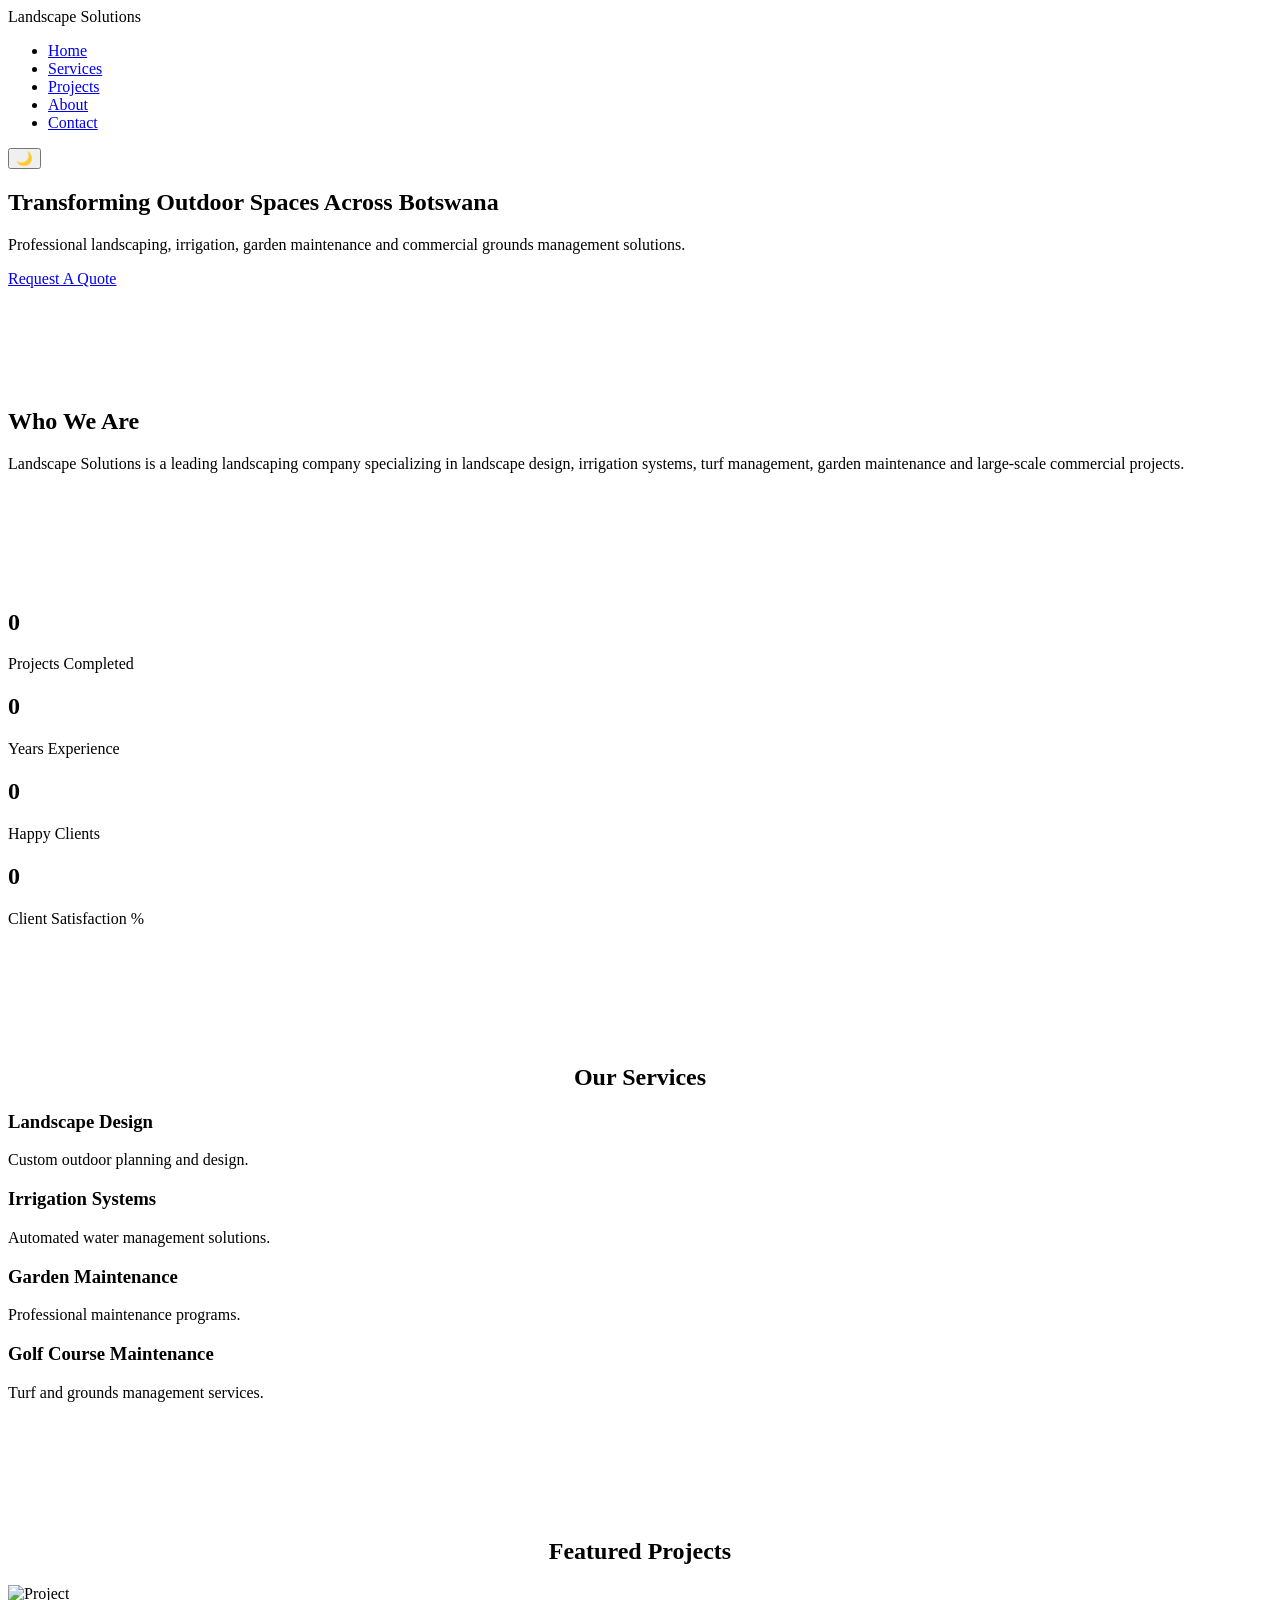
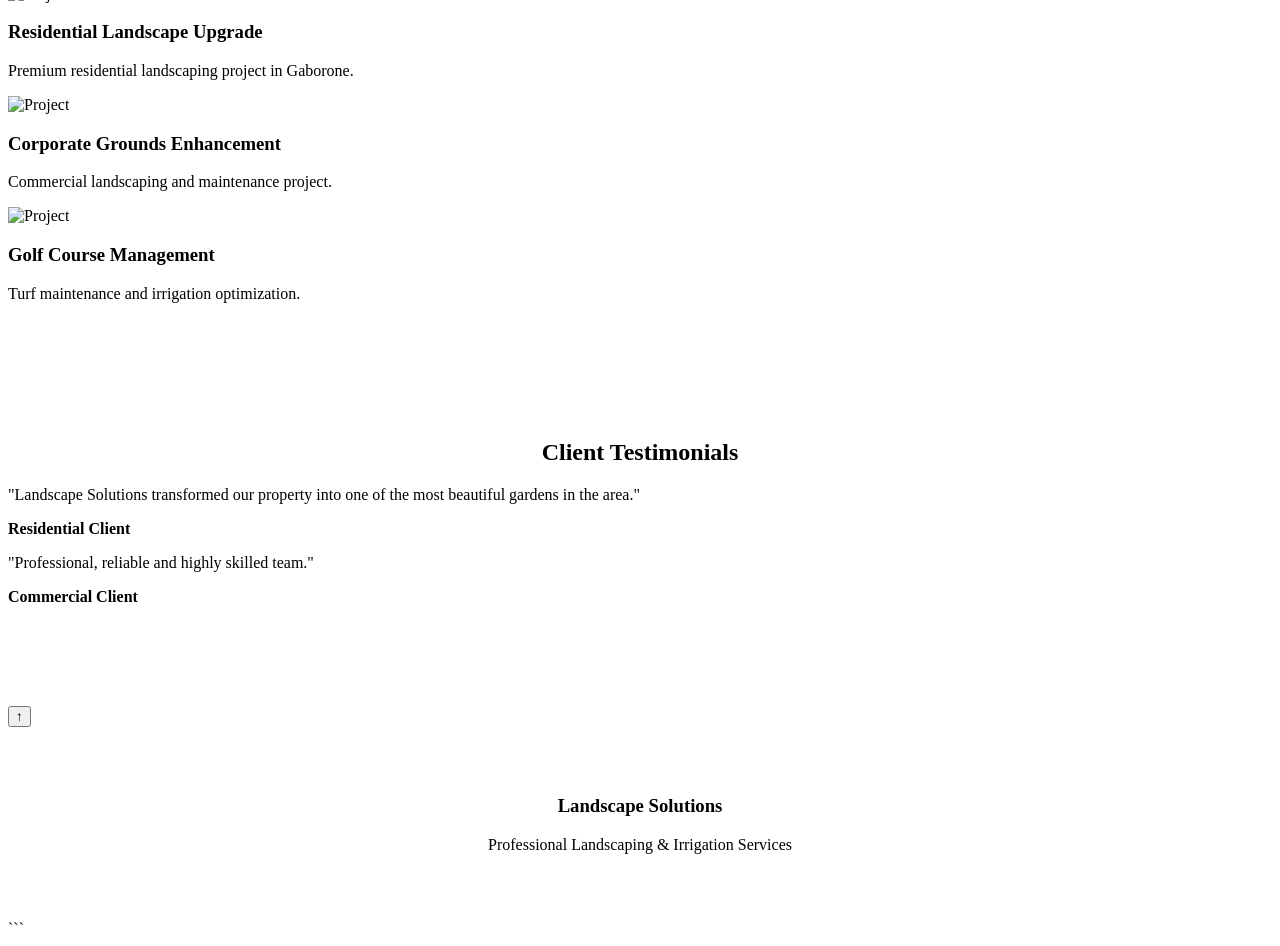
==== index.html @ 5967f2b4 "Add files via upload" ====
<!DOCTYPE html>
<html lang="en">

<head>
    <meta charset="UTF-8">
    <meta name="viewport" content="width=device-width, initial-scale=1.0">

<title>Landscape Solutions | Transforming Outdoor Spaces</title>

<link rel="stylesheet" href="css/style.css">


</head>

<body>
<!-- SCROLL PROGRESS BAR -->
<div id="progressBar"></div>

<!-- NAVBAR -->

<nav class="navbar">

    <div class="logo">
        Landscape Solutions
    </div>

    <ul class="nav-links">

        <li><a href="index.html">Home</a></li>

        <li><a href="services.html">Services</a></li>

        <li><a href="projects.html">Projects</a></li>

        <li><a href="about.html">About</a></li>

        <li><a href="contact.html">Contact</a></li>

    </ul>

    <button id="darkModeToggle" class="btn">
        🌙
    </button>

</nav>

<!-- HERO -->

<section class="hero">

    <div class="hero-content reveal">

        <h1>
            Transforming Outdoor Spaces Across Botswana
        </h1>

        <p>
            Professional landscaping, irrigation,
            garden maintenance and commercial
            grounds management solutions.
        </p>

        <a href="contact.html" class="btn">
            Request A Quote
        </a>

    </div>

</section>

<!-- ABOUT -->

<section class="container reveal" style="padding:100px 0;">

    <h2>Who We Are</h2>

    <p>
        Landscape Solutions is a leading
        landscaping company specializing in
        landscape design, irrigation systems,
        turf management, garden maintenance
        and large-scale commercial projects.
    </p>

</section>

<!-- STATS -->

<section class="stats container reveal">

    <div class="stat">

        <h2 class="counter" data-target="250">
            0
        </h2>

        <p>
            Projects Completed
        </p>

    </div>

    <div class="stat">

        <h2 class="counter" data-target="15">
            0
        </h2>

        <p>
            Years Experience
        </p>

    </div>

    <div class="stat">

        <h2 class="counter" data-target="150">
            0
        </h2>

        <p>
            Happy Clients
        </p>

    </div>

    <div class="stat">

        <h2 class="counter" data-target="98">
            0
        </h2>

        <p>
            Client Satisfaction %
        </p>

    </div>

</section>

<!-- SERVICES -->

<section class="container reveal" style="padding:100px 0;">

    <h2 style="text-align:center;">
        Our Services
    </h2>

    <div class="services-grid">

        <div class="service-card">
            <h3>Landscape Design</h3>
            <p>Custom outdoor planning and design.</p>
        </div>

        <div class="service-card">
            <h3>Irrigation Systems</h3>
            <p>Automated water management solutions.</p>
        </div>

        <div class="service-card">
            <h3>Garden Maintenance</h3>
            <p>Professional maintenance programs.</p>
        </div>

        <div class="service-card">
            <h3>Golf Course Maintenance</h3>
            <p>Turf and grounds management services.</p>
        </div>

    </div>

</section>

<!-- PROJECTS -->

<section class="container reveal" style="padding-bottom:100px;">

    <h2 style="text-align:center;">
        Featured Projects
    </h2>

    <div class="project-gallery">

        <div class="project-card"
             data-category="residential">

            <img src="images/project1.jpg"
                 alt="Project"
                 class="lightbox-image">

            <div class="project-content">

                <h3>
                    Residential Landscape Upgrade
                </h3>

                <p>
                    Premium residential landscaping
                    project in Gaborone.
                </p>

            </div>

        </div>

        <div class="project-card"
             data-category="commercial">

            <img src="images/project2.jpg"
                 alt="Project"
                 class="lightbox-image">

            <div class="project-content">

                <h3>
                    Corporate Grounds Enhancement
                </h3>

                <p>
                    Commercial landscaping and
                    maintenance project.
                </p>

            </div>

        </div>

        <div class="project-card"
             data-category="golf">

            <img src="images/project3.jpg"
                 alt="Project"
                 class="lightbox-image">

            <div class="project-content">

                <h3>
                    Golf Course Management
                </h3>

                <p>
                    Turf maintenance and irrigation
                    optimization.
                </p>

            </div>

        </div>

    </div>

</section>

<!-- TESTIMONIALS -->

<section class="container reveal" style="padding-bottom:100px;">

    <h2 style="text-align:center;">
        Client Testimonials
    </h2>

    <div class="testimonial">

        <p>
            "Landscape Solutions transformed
            our property into one of the most
            beautiful gardens in the area."
        </p>

        <strong>
            Residential Client
        </strong>

    </div>

    <div class="testimonial">

        <p>
            "Professional, reliable and
            highly skilled team."
        </p>

        <strong>
            Commercial Client
        </strong>

    </div>

</section>
<!-- LIGHTBOX -->

<div id="lightbox"
     style="display:none;
            position:fixed;
            top:0;
            left:0;
            width:100%;
            height:100%;
            background:rgba(0,0,0,.9);
            justify-content:center;
            align-items:center;
            z-index:9999;">

    <span id="closeLightbox"
          style="position:absolute;
                 top:30px;
                 right:40px;
                 font-size:40px;
                 color:white;
                 cursor:pointer;">

        ×

    </span>

    <img id="lightboxImg"
         style="max-width:90%;
                max-height:90%;">

</div>

<!-- BACK TO TOP -->

<button id="backToTop">
    ↑
</button>

<!-- FOOTER -->

<footer style="text-align:center;padding:50px;">

    <h3>Landscape Solutions</h3>

    <p>
        Professional Landscaping &
        Irrigation Services
    </p>

</footer>

<script src="js/script.js"></script>
```

</body>
</html>
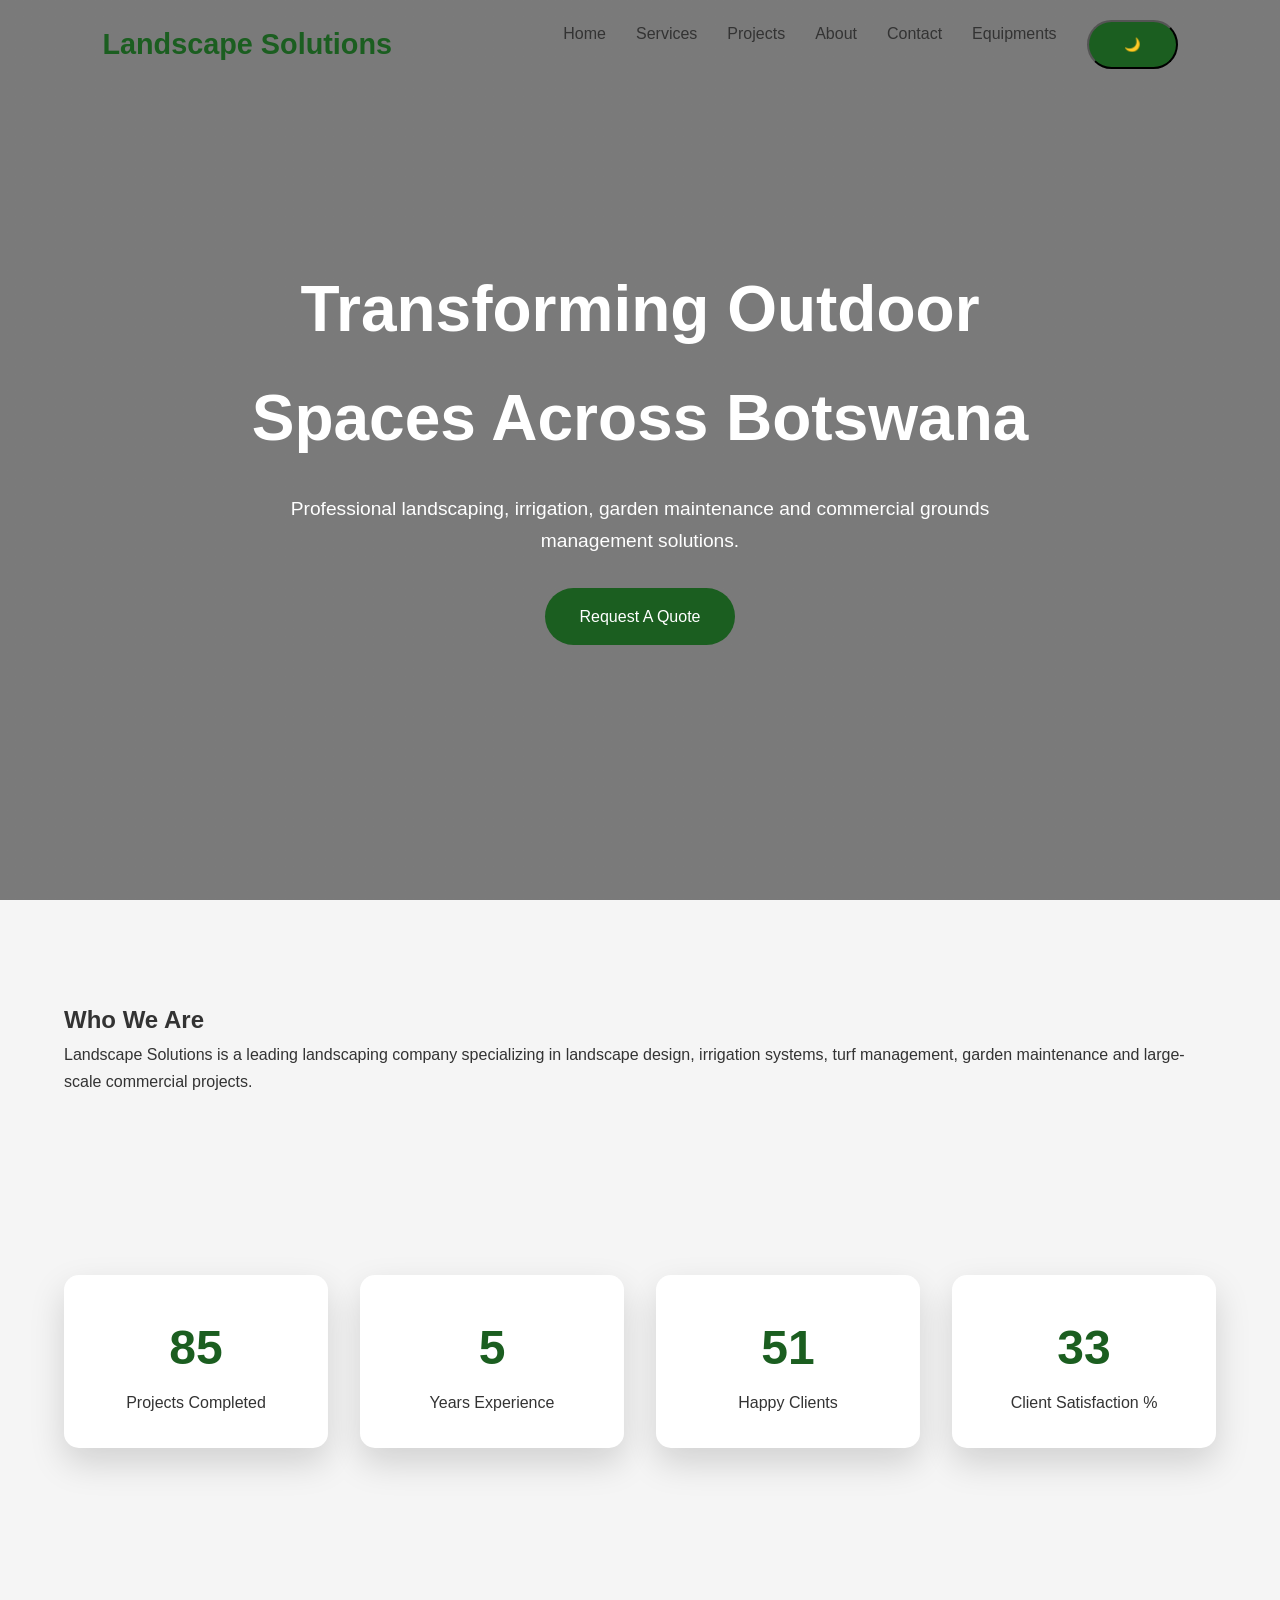
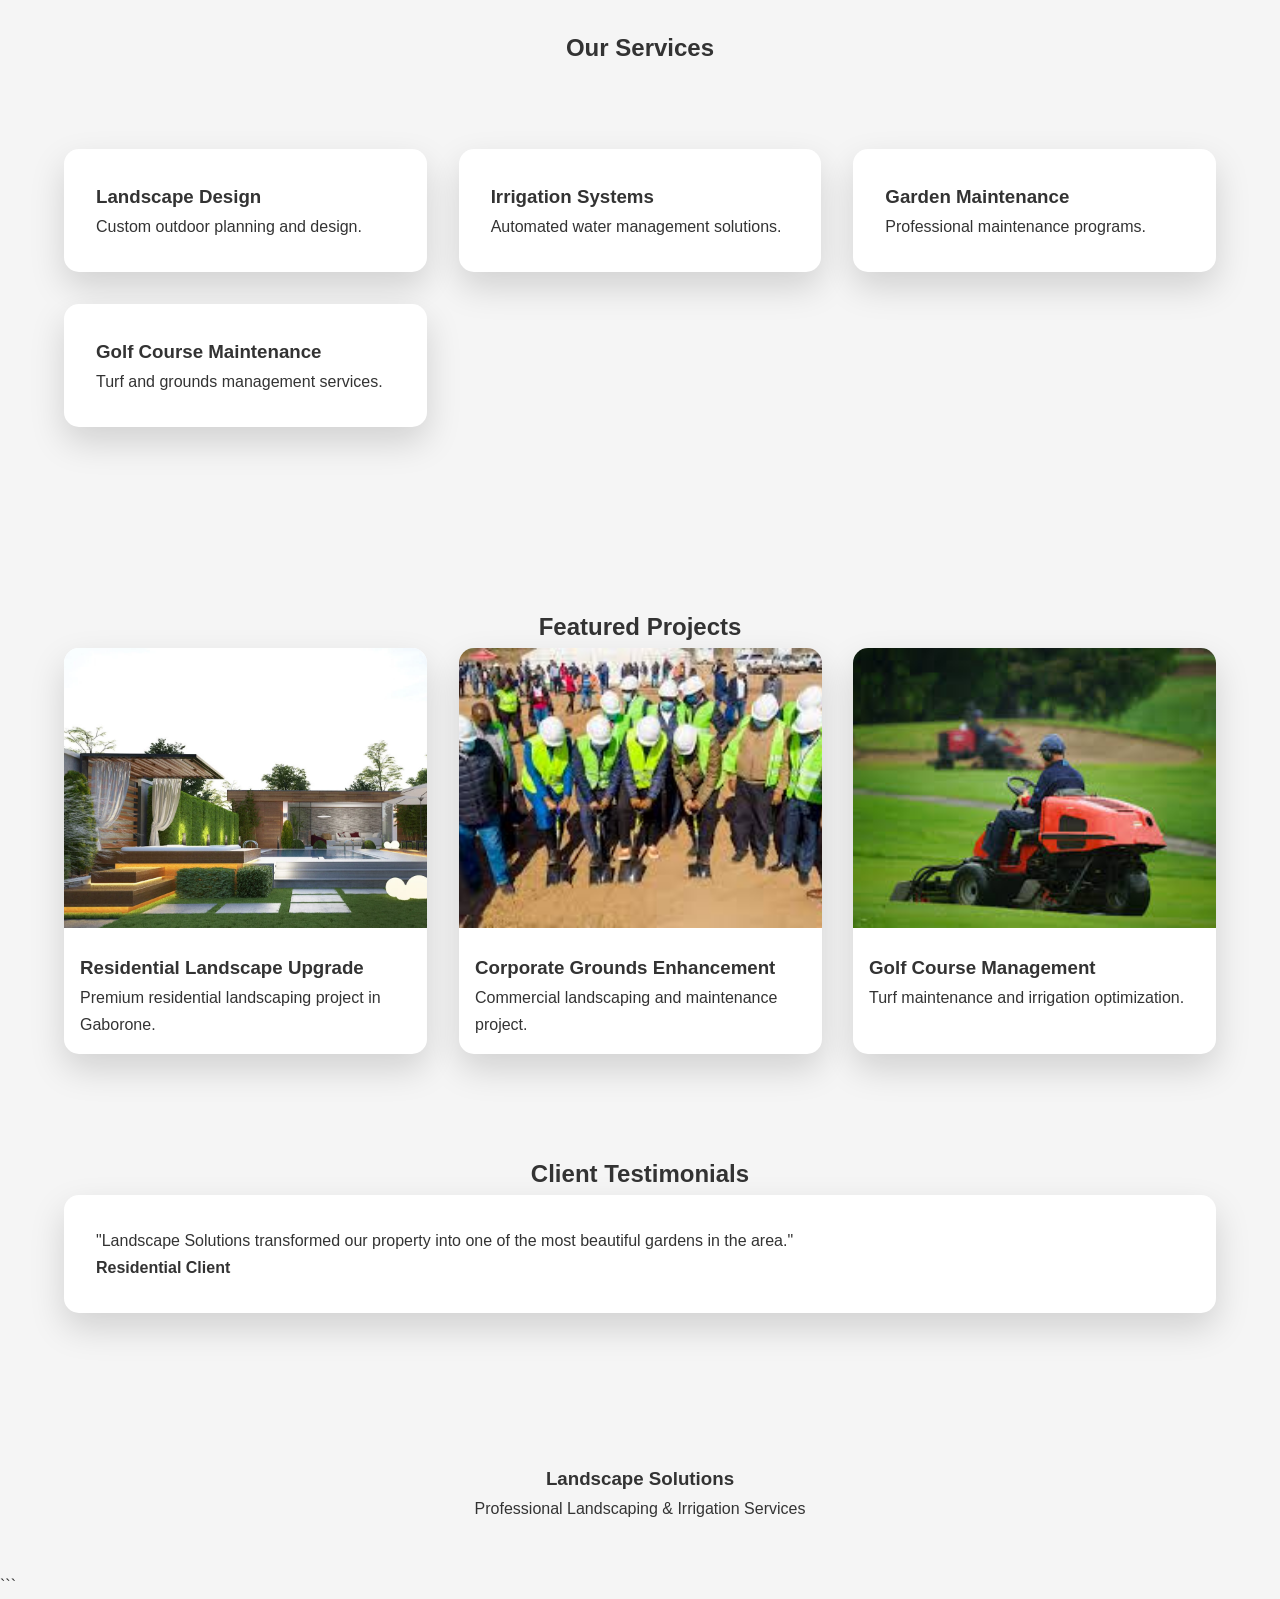
==== commit 275217ae: "Update navbar to include Equipments link Added 'Equipments' link to the navbar." ====
--- a/index.html
+++ b/index.html
@@ -36,7 +36,9 @@
 
         <li><a href="contact.html">Contact</a></li>
 
-    </ul>
+        <li><a href="equipments.html">Equipments</a></li>
+
+    
 
     <button id="darkModeToggle" class="btn">
         🌙
--- a/css/style.css
+++ b/css/style.css
@@ -0,0 +1,650 @@
+/* =====================================
+   LANDSCAPE SOLUTIONS
+   PROFESSIONAL STYLESHEET
+===================================== */
+
+/* GOOGLE FONT */
+
+@import url('https://fonts.googleapis.com/css2?family=Poppins:wght@300;400;500;600;700;800&display=swap');
+
+/* =====================================
+   CSS VARIABLES
+===================================== */
+
+:root{
+
+    --primary:#1B5E20;
+    --primary-light:#2E7D32;
+
+    --secondary:#66BB6A;
+
+    --accent:#81C784;
+
+    --dark:#121212;
+
+    --dark-secondary:#1f1f1f;
+
+    --light:#ffffff;
+
+    --gray:#f5f5f5;
+
+    --text:#333333;
+
+    --shadow:
+    0 15px 35px rgba(0,0,0,0.15);
+
+    --transition:all .35s ease;
+
+    --radius:15px;
+
+}
+
+/* DARK MODE */
+
+.dark-mode{
+
+    --light:#121212;
+
+    --gray:#1a1a1a;
+
+    --text:#ffffff;
+
+    --dark:#ffffff;
+
+}
+
+/* =====================================
+   RESET
+===================================== */
+
+*{
+    margin:0;
+    padding:0;
+    box-sizing:border-box;
+}
+
+html{
+    scroll-behavior:smooth;
+}
+
+body{
+
+    font-family:'Poppins',sans-serif;
+
+    background:var(--gray);
+
+    color:var(--text);
+
+    overflow-x:hidden;
+
+    line-height:1.7;
+
+}
+
+/* =====================================
+   CONTAINER
+===================================== */
+
+.container{
+
+    width:min(1200px,90%);
+
+    margin:auto;
+
+}
+
+/* =====================================
+   SCROLL PROGRESS BAR
+===================================== */
+
+#progressBar{
+
+    position:fixed;
+
+    top:0;
+    left:0;
+
+    height:5px;
+
+    width:0;
+
+    background:var(--secondary);
+
+    z-index:9999;
+
+}
+
+/* =====================================
+   NAVBAR
+===================================== */
+
+.navbar{
+
+    position:fixed;
+
+    top:0;
+
+    width:100%;
+
+    z-index:1000;
+
+    display:flex;
+
+    justify-content:space-between;
+
+    align-items:center;
+
+    padding:20px 8%;
+
+    transition:var(--transition);
+
+}
+
+.navbar.scrolled{
+
+    background:rgba(255,255,255,.9);
+
+    backdrop-filter:blur(10px);
+
+    box-shadow:var(--shadow);
+
+}
+
+.logo{
+
+    font-size:1.8rem;
+
+    font-weight:700;
+
+    color:var(--primary);
+
+}
+
+.nav-links{
+
+    display:flex;
+
+    list-style:none;
+
+    gap:30px;
+
+}
+
+.nav-links a{
+
+    text-decoration:none;
+
+    color:var(--text);
+
+    font-weight:500;
+
+    transition:var(--transition);
+
+}
+
+.nav-links a:hover{
+
+    color:var(--secondary);
+
+}
+
+/* =====================================
+   HERO SECTION
+===================================== */
+
+.hero{
+
+    min-height:100vh;
+
+    display:flex;
+
+    justify-content:center;
+
+    align-items:center;
+
+    text-align:center;
+
+    background:
+    linear-gradient(
+    rgba(0,0,0,.5),
+    rgba(0,0,0,.5)),
+    url("../images/hero.jpg");
+
+    background-size:cover;
+
+    background-position:center;
+
+    color:white;
+
+}
+
+.hero-content{
+
+    max-width:800px;
+
+}
+
+.hero h1{
+
+    font-size:4rem;
+
+    margin-bottom:20px;
+
+}
+
+.hero p{
+
+    font-size:1.2rem;
+
+    margin-bottom:30px;
+
+}
+
+/* =====================================
+   BUTTONS
+===================================== */
+
+.btn{
+
+    display:inline-block;
+
+    padding:15px 35px;
+
+    background:var(--primary);
+
+    color:white;
+
+    text-decoration:none;
+
+    border-radius:50px;
+
+    transition:var(--transition);
+
+}
+
+.btn:hover{
+
+    background:var(--primary-light);
+
+    transform:translateY(-5px);
+
+}
+
+/* =====================================
+   SERVICES GRID
+===================================== */
+
+.services-grid{
+
+    display:grid;
+
+    grid-template-columns:
+    repeat(auto-fit,minmax(300px,1fr));
+
+    gap:2rem;
+
+    padding:80px 0;
+
+}
+
+.service-card{
+
+    background:white;
+
+    border-radius:var(--radius);
+
+    padding:2rem;
+
+    box-shadow:var(--shadow);
+
+    transition:var(--transition);
+
+}
+
+.service-card:hover{
+
+    transform:translateY(-15px);
+
+}
+
+/* =====================================
+   PROJECT GALLERY
+===================================== */
+
+.project-gallery{
+
+    display:grid;
+
+    grid-template-columns:
+    repeat(auto-fit,minmax(350px,1fr));
+
+    gap:2rem;
+
+}
+
+/* 3D EFFECT */
+
+.project-card{
+
+    background:white;
+
+    overflow:hidden;
+
+    border-radius:var(--radius);
+
+    box-shadow:var(--shadow);
+
+    transition:.5s;
+
+    transform-style:preserve-3d;
+
+}
+
+.project-card:hover{
+
+    transform:
+    perspective(1200px)
+    rotateX(5deg)
+    rotateY(-5deg)
+    translateY(-10px);
+
+}
+
+.project-card img{
+
+    width:100%;
+
+    height:280px;
+
+    object-fit:cover;
+
+    transition:.5s;
+
+}
+
+.project-card:hover img{
+
+    transform:scale(1.08);
+
+}
+
+.project-content{
+
+    padding:1.5rem;
+
+}
+
+/* =====================================
+   STATS
+===================================== */
+
+.stats{
+
+    display:grid;
+
+    grid-template-columns:
+    repeat(auto-fit,minmax(220px,1fr));
+
+    gap:2rem;
+
+    text-align:center;
+
+    padding:80px 0;
+
+}
+
+.stat{
+
+    background:white;
+
+    border-radius:var(--radius);
+
+    padding:2rem;
+
+    box-shadow:var(--shadow);
+
+}
+
+.stat h2{
+
+    color:var(--primary);
+
+    font-size:3rem;
+
+}
+
+/* =====================================
+   TESTIMONIALS
+===================================== */
+
+.testimonial{
+
+    background:white;
+
+    padding:2rem;
+
+    border-radius:var(--radius);
+
+    box-shadow:var(--shadow);
+
+}
+
+/* =====================================
+   CONTACT FORM
+===================================== */
+
+.contact-form{
+
+    max-width:700px;
+
+    margin:auto;
+
+}
+
+.form-group{
+
+    margin-bottom:20px;
+
+}
+
+input,
+textarea{
+
+    width:100%;
+
+    padding:15px;
+
+    border:2px solid #ddd;
+
+    border-radius:10px;
+
+    outline:none;
+
+    transition:var(--transition);
+
+}
+
+input:focus,
+textarea:focus{
+
+    border-color:var(--secondary);
+
+}
+
+/* VALID */
+
+.valid{
+
+    border-color:#28a745 !important;
+
+}
+
+/* INVALID */
+
+.invalid{
+
+    border-color:#dc3545 !important;
+
+}
+
+/* ERROR MESSAGE */
+
+.error-message{
+
+    color:#dc3545;
+
+    font-size:.9rem;
+
+    margin-top:5px;
+
+}
+
+/* =====================================
+   REVEAL ANIMATION
+===================================== */
+
+.reveal{
+
+    opacity:0;
+
+    transform:translateY(50px);
+
+}
+
+.reveal.active{
+
+    animation:fadeUp .8s forwards;
+
+}
+
+@keyframes fadeUp{
+
+    from{
+
+        opacity:0;
+
+        transform:translateY(50px);
+
+    }
+
+    to{
+
+        opacity:1;
+
+        transform:translateY(0);
+
+    }
+
+}
+
+/* =====================================
+   LOADING SPINNER
+===================================== */
+
+.spinner{
+
+    width:40px;
+
+    height:40px;
+
+    border:4px solid #ddd;
+
+    border-top:4px solid var(--primary);
+
+    border-radius:50%;
+
+    animation:spin 1s linear infinite;
+
+}
+
+@keyframes spin{
+
+    to{
+        transform:rotate(360deg);
+    }
+
+}
+
+/* =====================================
+   BACK TO TOP BUTTON
+===================================== */
+
+#backToTop{
+
+    position:fixed;
+
+    right:20px;
+
+    bottom:20px;
+
+    width:55px;
+
+    height:55px;
+
+    border:none;
+
+    border-radius:50%;
+
+    background:var(--primary);
+
+    color:white;
+
+    cursor:pointer;
+
+    display:none;
+
+    z-index:999;
+
+}
+
+/* =====================================
+   CONTAINER QUERIES
+===================================== */
+
+.project-card{
+
+    container-type:inline-size;
+
+}
+
+@container (max-width:400px){
+
+    .project-content{
+
+        padding:1rem;
+
+    }
+
+}
+
+/* =====================================
+   MOBILE
+===================================== */
+
+@media(max-width:768px){
+
+    .hero h1{
+
+        font-size:2.6rem;
+
+    }
+
+    .nav-links{
+
+        display:none;
+
+    }
+
+    .services-grid{
+
+        grid-template-columns:1fr;
+
+    }
+
+    .project-gallery{
+
+        grid-template-columns:1fr;
+
+    }
+
+}
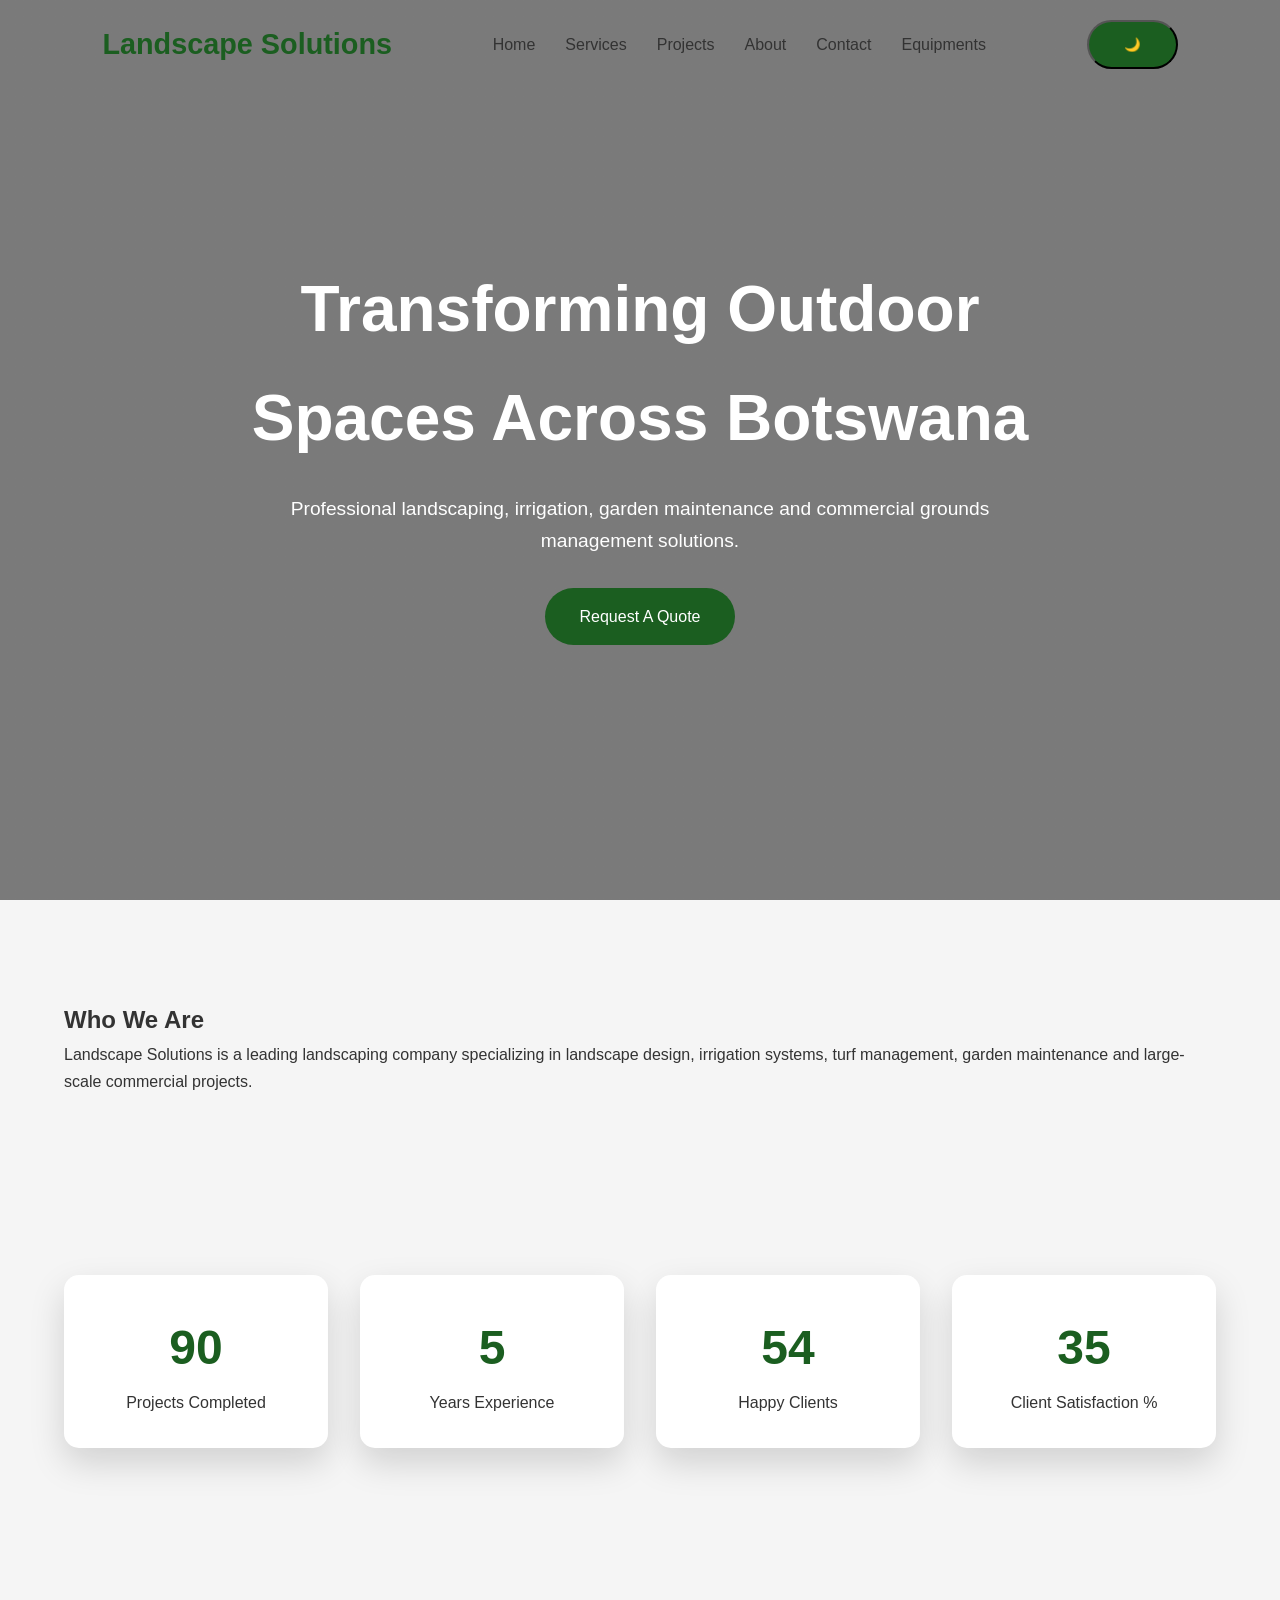
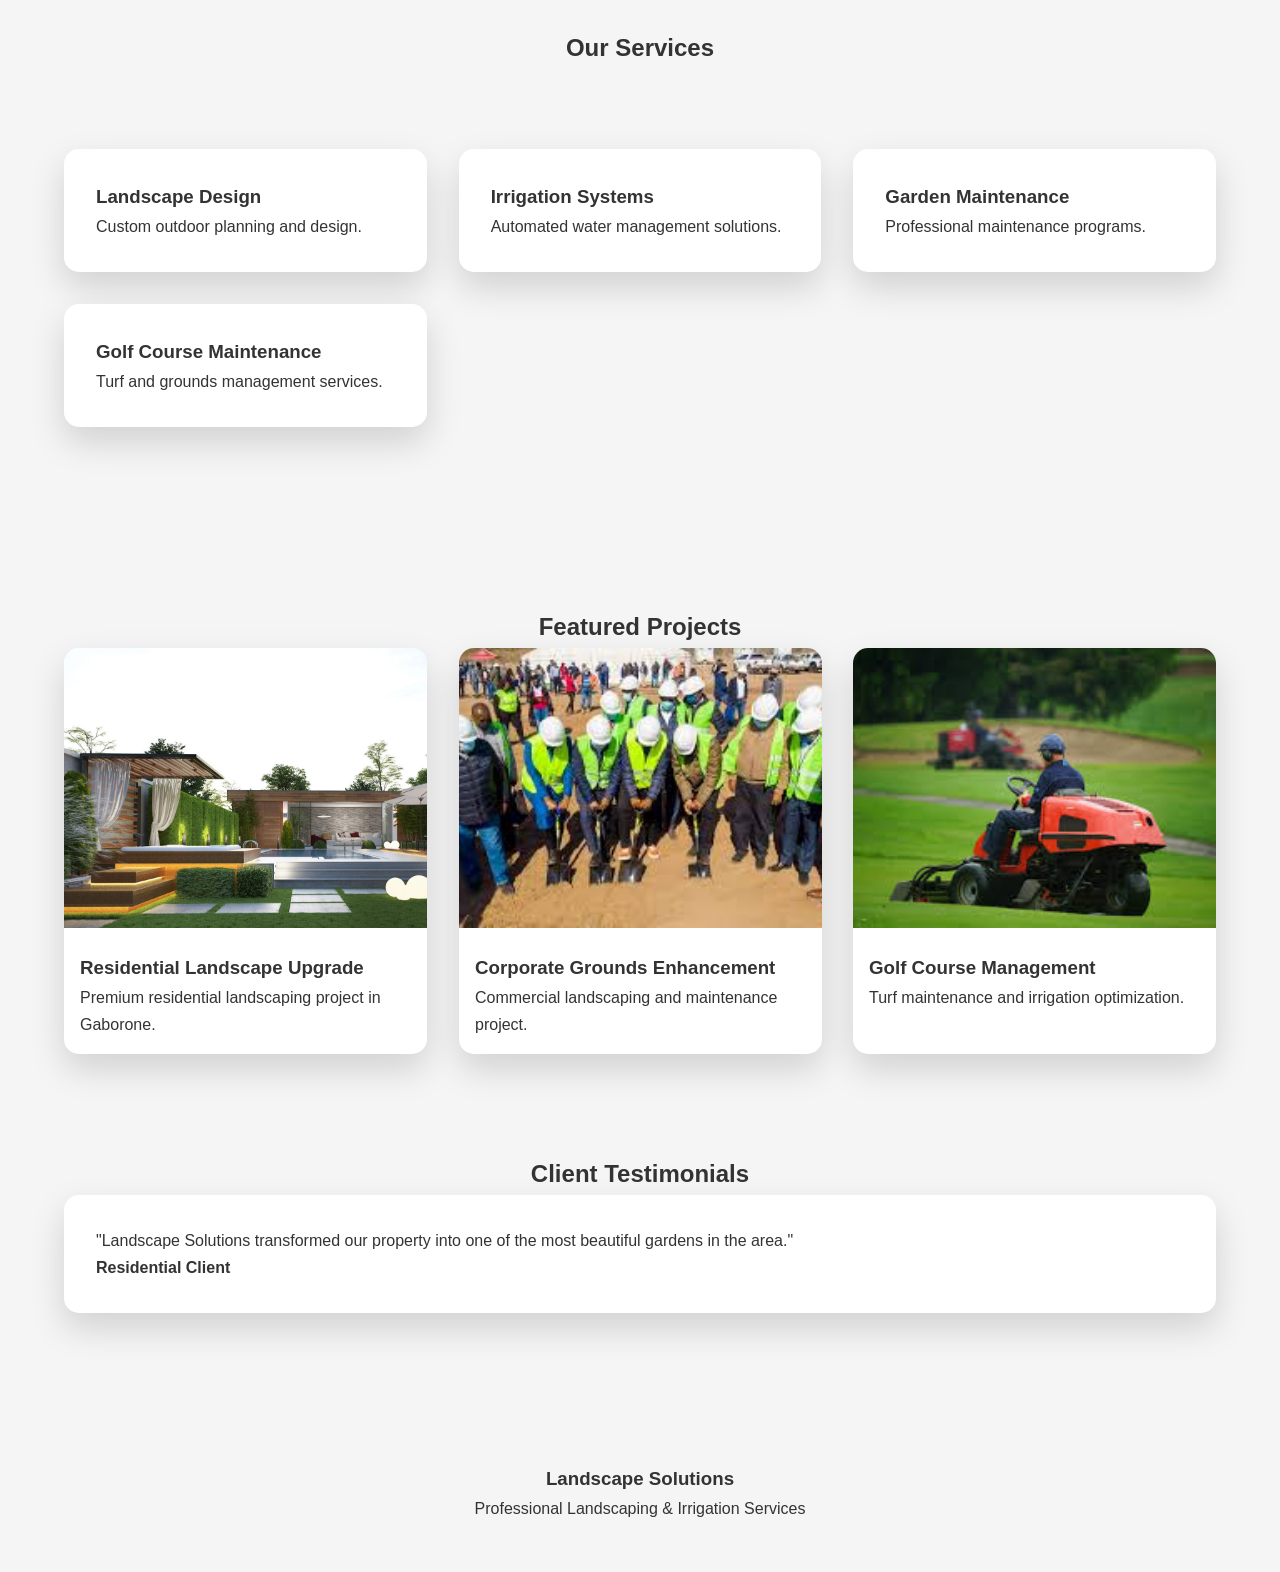
==== commit d9a96e63: "Fix navbar: close ul tag and properly structure nav links including Equipments" ====
--- a/index.html
+++ b/index.html
@@ -1,348 +1,347 @@
-<!DOCTYPE html>
-<html lang="en">
-
-<head>
-    <meta charset="UTF-8">
-    <meta name="viewport" content="width=device-width, initial-scale=1.0">
-
-<title>Landscape Solutions | Transforming Outdoor Spaces</title>
-
-<link rel="stylesheet" href="css/style.css">
-
-
-</head>
-
-<body>
-<!-- SCROLL PROGRESS BAR -->
-<div id="progressBar"></div>
-
-<!-- NAVBAR -->
-
-<nav class="navbar">
-
-    <div class="logo">
-        Landscape Solutions
-    </div>
-
-    <ul class="nav-links">
-
-        <li><a href="index.html">Home</a></li>
-
-        <li><a href="services.html">Services</a></li>
-
-        <li><a href="projects.html">Projects</a></li>
-
-        <li><a href="about.html">About</a></li>
-
-        <li><a href="contact.html">Contact</a></li>
-
-        <li><a href="equipments.html">Equipments</a></li>
-
-    
-
-    <button id="darkModeToggle" class="btn">
-        🌙
-    </button>
-
-</nav>
-
-<!-- HERO -->
-
-<section class="hero">
-
-    <div class="hero-content reveal">
-
-        <h1>
-            Transforming Outdoor Spaces Across Botswana
-        </h1>
-
-        <p>
-            Professional landscaping, irrigation,
-            garden maintenance and commercial
-            grounds management solutions.
-        </p>
-
-        <a href="contact.html" class="btn">
-            Request A Quote
-        </a>
-
-    </div>
-
-</section>
-
-<!-- ABOUT -->
-
-<section class="container reveal" style="padding:100px 0;">
-
-    <h2>Who We Are</h2>
-
-    <p>
-        Landscape Solutions is a leading
-        landscaping company specializing in
-        landscape design, irrigation systems,
-        turf management, garden maintenance
-        and large-scale commercial projects.
-    </p>
-
-</section>
-
-<!-- STATS -->
-
-<section class="stats container reveal">
-
-    <div class="stat">
-
-        <h2 class="counter" data-target="250">
-            0
-        </h2>
-
-        <p>
-            Projects Completed
-        </p>
-
-    </div>
-
-    <div class="stat">
-
-        <h2 class="counter" data-target="15">
-            0
-        </h2>
-
-        <p>
-            Years Experience
-        </p>
-
-    </div>
-
-    <div class="stat">
-
-        <h2 class="counter" data-target="150">
-            0
-        </h2>
-
-        <p>
-            Happy Clients
-        </p>
-
-    </div>
-
-    <div class="stat">
-
-        <h2 class="counter" data-target="98">
-            0
-        </h2>
-
-        <p>
-            Client Satisfaction %
-        </p>
-
-    </div>
-
-</section>
-
-<!-- SERVICES -->
-
-<section class="container reveal" style="padding:100px 0;">
-
-    <h2 style="text-align:center;">
-        Our Services
-    </h2>
-
-    <div class="services-grid">
-
-        <div class="service-card">
-            <h3>Landscape Design</h3>
-            <p>Custom outdoor planning and design.</p>
-        </div>
-
-        <div class="service-card">
-            <h3>Irrigation Systems</h3>
-            <p>Automated water management solutions.</p>
-        </div>
-
-        <div class="service-card">
-            <h3>Garden Maintenance</h3>
-            <p>Professional maintenance programs.</p>
-        </div>
-
-        <div class="service-card">
-            <h3>Golf Course Maintenance</h3>
-            <p>Turf and grounds management services.</p>
-        </div>
-
-    </div>
-
-</section>
-
-<!-- PROJECTS -->
-
-<section class="container reveal" style="padding-bottom:100px;">
-
-    <h2 style="text-align:center;">
-        Featured Projects
-    </h2>
-
-    <div class="project-gallery">
-
-        <div class="project-card"
-             data-category="residential">
-
-            <img src="images/project1.jpg"
-                 alt="Project"
-                 class="lightbox-image">
-
-            <div class="project-content">
-
-                <h3>
-                    Residential Landscape Upgrade
-                </h3>
-
-                <p>
-                    Premium residential landscaping
-                    project in Gaborone.
-                </p>
-
-            </div>
-
-        </div>
-
-        <div class="project-card"
-             data-category="commercial">
-
-            <img src="images/project2.jpg"
-                 alt="Project"
-                 class="lightbox-image">
-
-            <div class="project-content">
-
-                <h3>
-                    Corporate Grounds Enhancement
-                </h3>
-
-                <p>
-                    Commercial landscaping and
-                    maintenance project.
-                </p>
-
-            </div>
-
-        </div>
-
-        <div class="project-card"
-             data-category="golf">
-
-            <img src="images/project3.jpg"
-                 alt="Project"
-                 class="lightbox-image">
-
-            <div class="project-content">
-
-                <h3>
-                    Golf Course Management
-                </h3>
-
-                <p>
-                    Turf maintenance and irrigation
-                    optimization.
-                </p>
-
-            </div>
-
-        </div>
-
-    </div>
-
-</section>
-
-<!-- TESTIMONIALS -->
-
-<section class="container reveal" style="padding-bottom:100px;">
-
-    <h2 style="text-align:center;">
-        Client Testimonials
-    </h2>
-
-    <div class="testimonial">
-
-        <p>
-            "Landscape Solutions transformed
-            our property into one of the most
-            beautiful gardens in the area."
-        </p>
-
-        <strong>
-            Residential Client
-        </strong>
-
-    </div>
-
-    <div class="testimonial">
-
-        <p>
-            "Professional, reliable and
-            highly skilled team."
-        </p>
-
-        <strong>
-            Commercial Client
-        </strong>
-
-    </div>
-
-</section>
-<!-- LIGHTBOX -->
-
-<div id="lightbox"
-     style="display:none;
-            position:fixed;
-            top:0;
-            left:0;
-            width:100%;
-            height:100%;
-            background:rgba(0,0,0,.9);
-            justify-content:center;
-            align-items:center;
-            z-index:9999;">
-
-    <span id="closeLightbox"
-          style="position:absolute;
-                 top:30px;
-                 right:40px;
-                 font-size:40px;
-                 color:white;
-                 cursor:pointer;">
-
-        ×
-
-    </span>
-
-    <img id="lightboxImg"
-         style="max-width:90%;
-                max-height:90%;">
-
-</div>
-
-<!-- BACK TO TOP -->
-
-<button id="backToTop">
-    ↑
-</button>
-
-<!-- FOOTER -->
-
-<footer style="text-align:center;padding:50px;">
-
-    <h3>Landscape Solutions</h3>
-
-    <p>
-        Professional Landscaping &
-        Irrigation Services
-    </p>
-
-</footer>
-
-<script src="js/script.js"></script>
-```
-
-</body>
-</html>
+<!DOCTYPE html>
+<html lang="en">
+
+<head>
+    <meta charset="UTF-8">
+    <meta name="viewport" content="width=device-width, initial-scale=1.0">
+
+<title>Landscape Solutions | Transforming Outdoor Spaces</title>
+
+<link rel="stylesheet" href="css/style.css">
+
+
+</head>
+
+<body>
+<!-- SCROLL PROGRESS BAR -->
+<div id="progressBar"></div>
+
+<!-- NAVBAR -->
+
+<nav class="navbar">
+
+    <div class="logo">
+        Landscape Solutions
+    </div>
+
+    <ul class="nav-links">
+
+        <li><a href="index.html">Home</a></li>
+
+        <li><a href="services.html">Services</a></li>
+
+        <li><a href="projects.html">Projects</a></li>
+
+        <li><a href="about.html">About</a></li>
+
+        <li><a href="contact.html">Contact</a></li>
+
+        <li><a href="equipments.html">Equipments</a></li>
+
+    </ul>
+
+    <button id="darkModeToggle" class="btn">
+        🌙
+    </button>
+
+</nav>
+
+<!-- HERO -->
+
+<section class="hero">
+
+    <div class="hero-content reveal">
+
+        <h1>
+            Transforming Outdoor Spaces Across Botswana
+        </h1>
+
+        <p>
+            Professional landscaping, irrigation,
+            garden maintenance and commercial
+            grounds management solutions.
+        </p>
+
+        <a href="contact.html" class="btn">
+            Request A Quote
+        </a>
+
+    </div>
+
+</section>
+
+<!-- ABOUT -->
+
+<section class="container reveal" style="padding:100px 0;">
+
+    <h2>Who We Are</h2>
+
+    <p>
+        Landscape Solutions is a leading
+        landscaping company specializing in
+        landscape design, irrigation systems,
+        turf management, garden maintenance
+        and large-scale commercial projects.
+    </p>
+
+</section>
+
+<!-- STATS -->
+
+<section class="stats container reveal">
+
+    <div class="stat">
+
+        <h2 class="counter" data-target="250">
+            0
+        </h2>
+
+        <p>
+            Projects Completed
+        </p>
+
+    </div>
+
+    <div class="stat">
+
+        <h2 class="counter" data-target="15">
+            0
+        </h2>
+
+        <p>
+            Years Experience
+        </p>
+
+    </div>
+
+    <div class="stat">
+
+        <h2 class="counter" data-target="150">
+            0
+        </h2>
+
+        <p>
+            Happy Clients
+        </p>
+
+    </div>
+
+    <div class="stat">
+
+        <h2 class="counter" data-target="98">
+            0
+        </h2>
+
+        <p>
+            Client Satisfaction %
+        </p>
+
+    </div>
+
+</section>
+
+<!-- SERVICES -->
+
+<section class="container reveal" style="padding:100px 0;">
+
+    <h2 style="text-align:center;">
+        Our Services
+    </h2>
+
+    <div class="services-grid">
+
+        <div class="service-card">
+            <h3>Landscape Design</h3>
+            <p>Custom outdoor planning and design.</p>
+        </div>
+
+        <div class="service-card">
+            <h3>Irrigation Systems</h3>
+            <p>Automated water management solutions.</p>
+        </div>
+
+        <div class="service-card">
+            <h3>Garden Maintenance</h3>
+            <p>Professional maintenance programs.</p>
+        </div>
+
+        <div class="service-card">
+            <h3>Golf Course Maintenance</h3>
+            <p>Turf and grounds management services.</p>
+        </div>
+
+    </div>
+
+</section>
+
+<!-- PROJECTS -->
+
+<section class="container reveal" style="padding-bottom:100px;">
+
+    <h2 style="text-align:center;">
+        Featured Projects
+    </h2>
+
+    <div class="project-gallery">
+
+        <div class="project-card"
+             data-category="residential">
+
+            <img src="images/project1.jpg"
+                 alt="Project"
+                 class="lightbox-image">
+
+            <div class="project-content">
+
+                <h3>
+                    Residential Landscape Upgrade
+                </h3>
+
+                <p>
+                    Premium residential landscaping
+                    project in Gaborone.
+                </p>
+
+            </div>
+
+        </div>
+
+        <div class="project-card"
+             data-category="commercial">
+
+            <img src="images/project2.jpg"
+                 alt="Project"
+                 class="lightbox-image">
+
+            <div class="project-content">
+
+                <h3>
+                    Corporate Grounds Enhancement
+                </h3>
+
+                <p>
+                    Commercial landscaping and
+                    maintenance project.
+                </p>
+
+            </div>
+
+        </div>
+
+        <div class="project-card"
+             data-category="golf">
+
+            <img src="images/project3.jpg"
+                 alt="Project"
+                 class="lightbox-image">
+
+            <div class="project-content">
+
+                <h3>
+                    Golf Course Management
+                </h3>
+
+                <p>
+                    Turf maintenance and irrigation
+                    optimization.
+                </p>
+
+            </div>
+
+        </div>
+
+    </div>
+
+</section>
+
+<!-- TESTIMONIALS -->
+
+<section class="container reveal" style="padding-bottom:100px;">
+
+    <h2 style="text-align:center;">
+        Client Testimonials
+    </h2>
+
+    <div class="testimonial">
+
+        <p>
+            "Landscape Solutions transformed
+            our property into one of the most
+            beautiful gardens in the area."
+        </p>
+
+        <strong>
+            Residential Client
+        </strong>
+
+    </div>
+
+    <div class="testimonial">
+
+        <p>
+            "Professional, reliable and
+            highly skilled team."
+        </p>
+
+        <strong>
+            Commercial Client
+        </strong>
+
+    </div>
+
+</section>
+<!-- LIGHTBOX -->
+
+<div id="lightbox"
+     style="display:none;
+            position:fixed;
+            top:0;
+            left:0;
+            width:100%;
+            height:100%;
+            background:rgba(0,0,0,.9);
+            justify-content:center;
+            align-items:center;
+            z-index:9999;">
+
+    <span id="closeLightbox"
+          style="position:absolute;
+                 top:30px;
+                 right:40px;
+                 font-size:40px;
+                 color:white;
+                 cursor:pointer;">
+
+        ×
+
+    </span>
+
+    <img id="lightboxImg"
+         style="max-width:90%;
+                max-height:90%;">
+
+</div>
+
+<!-- BACK TO TOP -->
+
+<button id="backToTop">
+    ↑
+</button>
+
+<!-- FOOTER -->
+
+<footer style="text-align:center;padding:50px;">
+
+    <h3>Landscape Solutions</h3>
+
+    <p>
+        Professional Landscaping &
+        Irrigation Services
+    </p>
+
+</footer>
+
+<script src="js/script.js"></script>
+
+</body>
+</html>
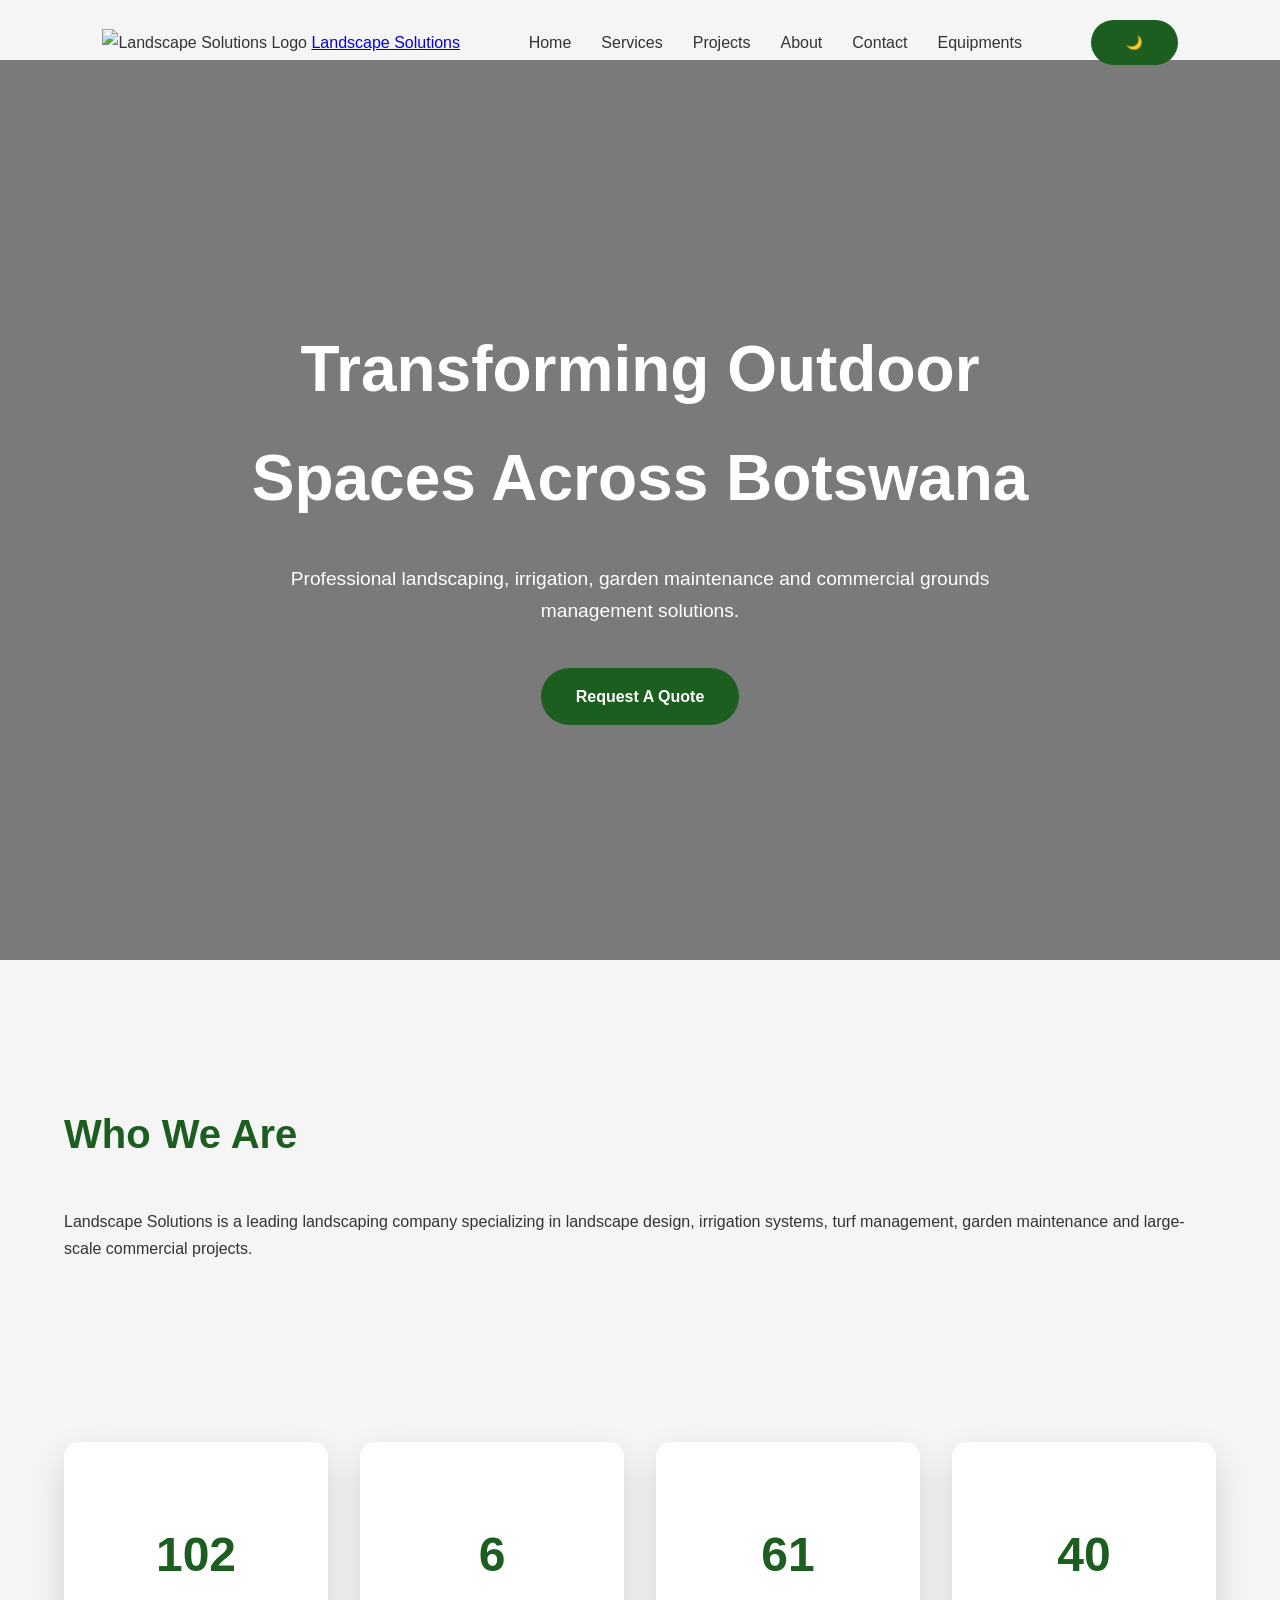
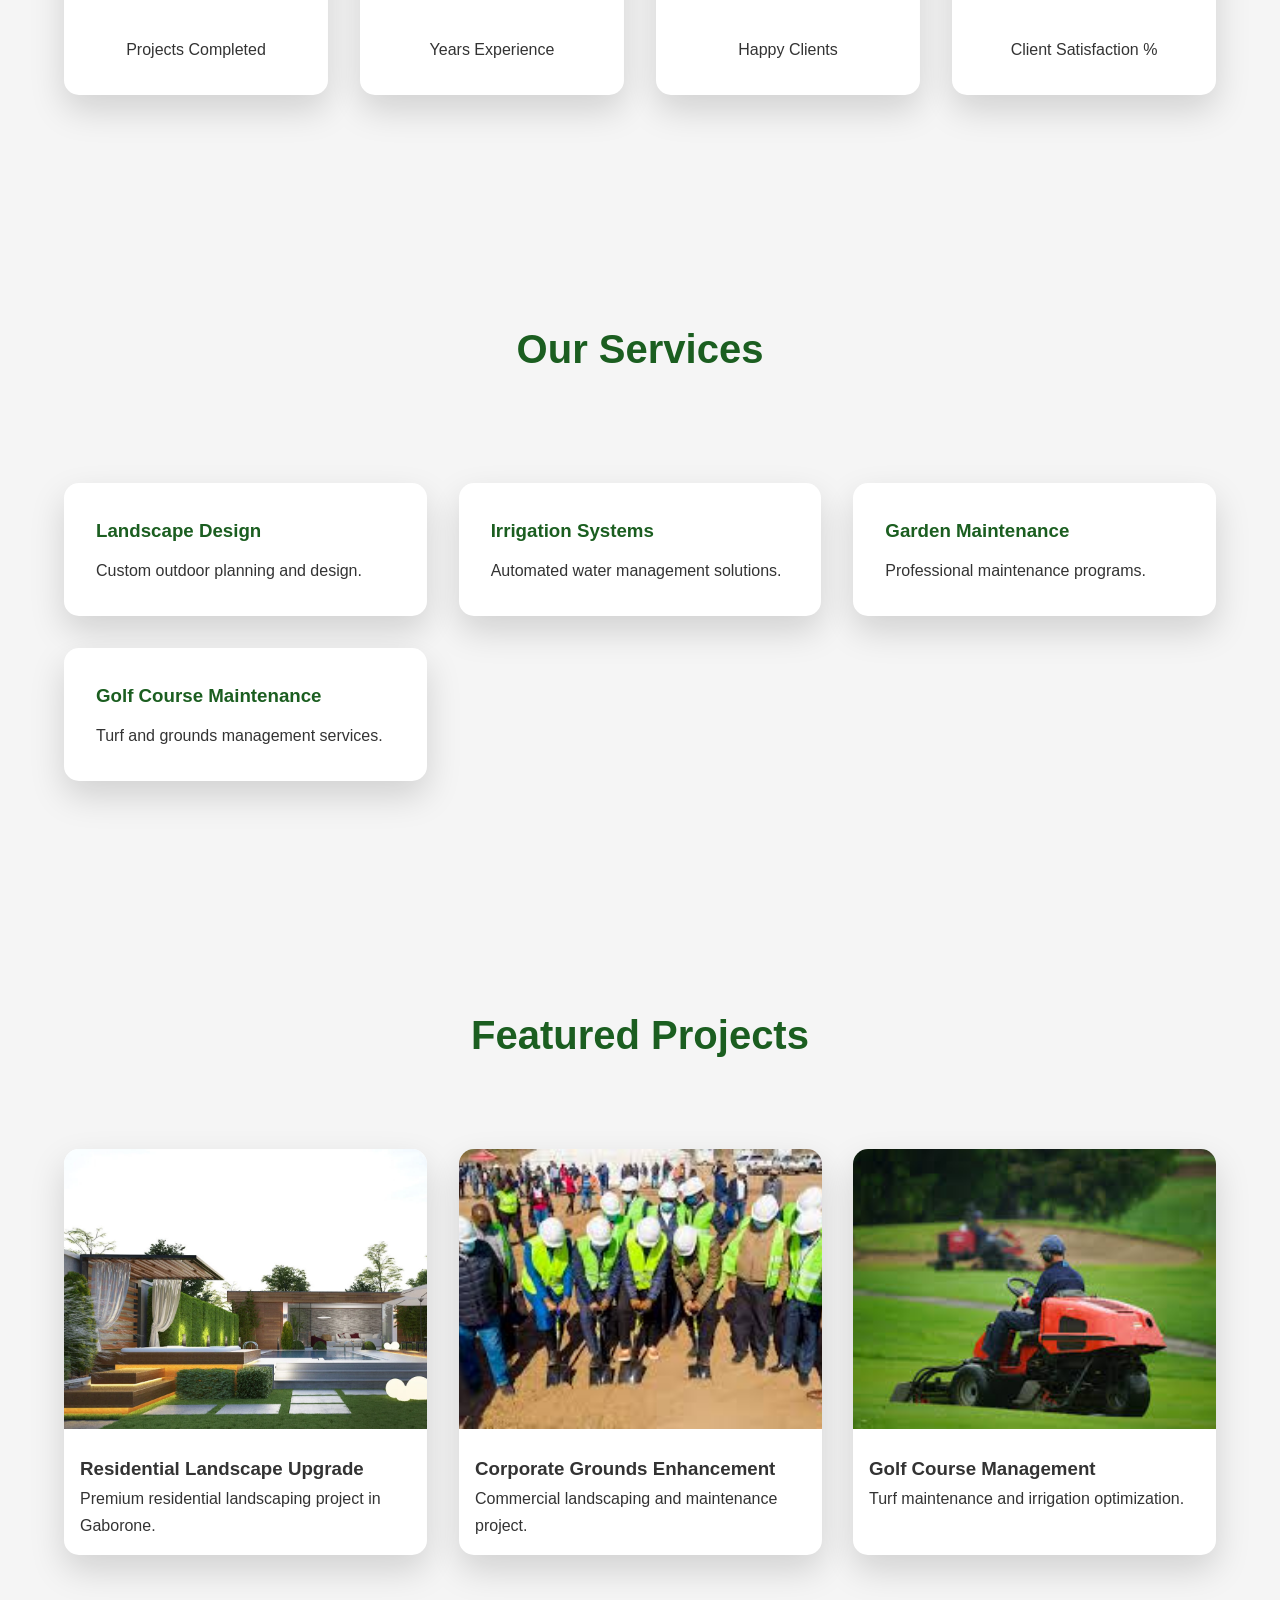
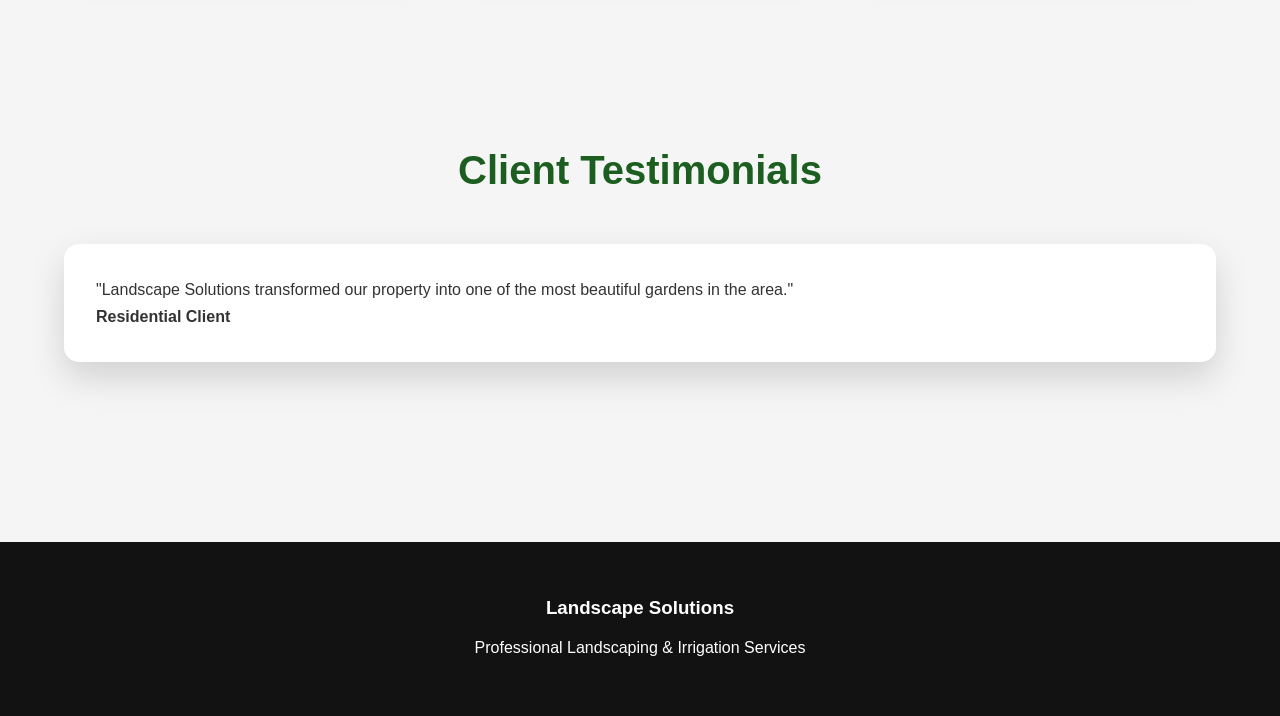
==== commit 8bd8e7df: "Add hamburger menu for mobile, logo image, and make logo a clickable button" ====
--- a/index.html
+++ b/index.html
@@ -20,8 +20,9 @@
 
 <nav class="navbar">
 
-    <div class="logo">
-        Landscape Solutions
+    <div class="logo-container">
+        <img src="images/logo.png" alt="Landscape Solutions Logo" class="navbar-logo">
+        <a href="index.html" class="logo-text">Landscape Solutions</a>
     </div>
 
     <ul class="nav-links">
@@ -40,9 +41,17 @@
 
     </ul>
 
-    <button id="darkModeToggle" class="btn">
-        🌙
-    </button>
+    <div class="navbar-right">
+        <button id="darkModeToggle" class="btn">
+            🌙
+        </button>
+
+        <div class="hamburger" id="hamburger">
+            <span></span>
+            <span></span>
+            <span></span>
+        </div>
+    </div>
 
 </nav>
 
--- a/css/style.css
+++ b/css/style.css
@@ -1,650 +1,1065 @@
-/* =====================================
-   LANDSCAPE SOLUTIONS
-   PROFESSIONAL STYLESHEET
-===================================== */
-
-/* GOOGLE FONT */
-
-@import url('https://fonts.googleapis.com/css2?family=Poppins:wght@300;400;500;600;700;800&display=swap');
-
-/* =====================================
-   CSS VARIABLES
-===================================== */
-
-:root{
-
-    --primary:#1B5E20;
-    --primary-light:#2E7D32;
-
-    --secondary:#66BB6A;
-
-    --accent:#81C784;
-
-    --dark:#121212;
-
-    --dark-secondary:#1f1f1f;
-
-    --light:#ffffff;
-
-    --gray:#f5f5f5;
-
-    --text:#333333;
-
-    --shadow:
-    0 15px 35px rgba(0,0,0,0.15);
-
-    --transition:all .35s ease;
-
-    --radius:15px;
-
-}
-
-/* DARK MODE */
-
-.dark-mode{
-
-    --light:#121212;
-
-    --gray:#1a1a1a;
-
-    --text:#ffffff;
-
-    --dark:#ffffff;
-
-}
-
-/* =====================================
-   RESET
-===================================== */
-
-*{
-    margin:0;
-    padding:0;
-    box-sizing:border-box;
-}
-
-html{
-    scroll-behavior:smooth;
-}
-
-body{
-
-    font-family:'Poppins',sans-serif;
-
-    background:var(--gray);
-
-    color:var(--text);
-
-    overflow-x:hidden;
-
-    line-height:1.7;
-
-}
-
-/* =====================================
-   CONTAINER
-===================================== */
-
-.container{
-
-    width:min(1200px,90%);
-
-    margin:auto;
-
-}
-
-/* =====================================
-   SCROLL PROGRESS BAR
-===================================== */
-
-#progressBar{
-
-    position:fixed;
-
-    top:0;
-    left:0;
-
-    height:5px;
-
-    width:0;
-
-    background:var(--secondary);
-
-    z-index:9999;
-
-}
-
-/* =====================================
-   NAVBAR
-===================================== */
-
-.navbar{
-
-    position:fixed;
-
-    top:0;
-
-    width:100%;
-
-    z-index:1000;
-
-    display:flex;
-
-    justify-content:space-between;
-
-    align-items:center;
-
-    padding:20px 8%;
-
-    transition:var(--transition);
-
-}
-
-.navbar.scrolled{
-
-    background:rgba(255,255,255,.9);
-
-    backdrop-filter:blur(10px);
-
-    box-shadow:var(--shadow);
-
-}
-
-.logo{
-
-    font-size:1.8rem;
-
-    font-weight:700;
-
-    color:var(--primary);
-
-}
-
-.nav-links{
-
-    display:flex;
-
-    list-style:none;
-
-    gap:30px;
-
-}
-
-.nav-links a{
-
-    text-decoration:none;
-
-    color:var(--text);
-
-    font-weight:500;
-
-    transition:var(--transition);
-
-}
-
-.nav-links a:hover{
-
-    color:var(--secondary);
-
-}
-
-/* =====================================
-   HERO SECTION
-===================================== */
-
-.hero{
-
-    min-height:100vh;
-
-    display:flex;
-
-    justify-content:center;
-
-    align-items:center;
-
-    text-align:center;
-
-    background:
-    linear-gradient(
-    rgba(0,0,0,.5),
-    rgba(0,0,0,.5)),
-    url("../images/hero.jpg");
-
-    background-size:cover;
-
-    background-position:center;
-
-    color:white;
-
-}
-
-.hero-content{
-
-    max-width:800px;
-
-}
-
-.hero h1{
-
-    font-size:4rem;
-
-    margin-bottom:20px;
-
-}
-
-.hero p{
-
-    font-size:1.2rem;
-
-    margin-bottom:30px;
-
-}
-
-/* =====================================
-   BUTTONS
-===================================== */
-
-.btn{
-
-    display:inline-block;
-
-    padding:15px 35px;
-
-    background:var(--primary);
-
-    color:white;
-
-    text-decoration:none;
-
-    border-radius:50px;
-
-    transition:var(--transition);
-
-}
-
-.btn:hover{
-
-    background:var(--primary-light);
-
-    transform:translateY(-5px);
-
-}
-
-/* =====================================
-   SERVICES GRID
-===================================== */
-
-.services-grid{
-
-    display:grid;
-
-    grid-template-columns:
-    repeat(auto-fit,minmax(300px,1fr));
-
-    gap:2rem;
-
-    padding:80px 0;
-
-}
-
-.service-card{
-
-    background:white;
-
-    border-radius:var(--radius);
-
-    padding:2rem;
-
-    box-shadow:var(--shadow);
-
-    transition:var(--transition);
-
-}
-
-.service-card:hover{
-
-    transform:translateY(-15px);
-
-}
-
-/* =====================================
-   PROJECT GALLERY
-===================================== */
-
-.project-gallery{
-
-    display:grid;
-
-    grid-template-columns:
-    repeat(auto-fit,minmax(350px,1fr));
-
-    gap:2rem;
-
-}
-
-/* 3D EFFECT */
-
-.project-card{
-
-    background:white;
-
-    overflow:hidden;
-
-    border-radius:var(--radius);
-
-    box-shadow:var(--shadow);
-
-    transition:.5s;
-
-    transform-style:preserve-3d;
-
-}
-
-.project-card:hover{
-
-    transform:
-    perspective(1200px)
-    rotateX(5deg)
-    rotateY(-5deg)
-    translateY(-10px);
-
-}
-
-.project-card img{
-
-    width:100%;
-
-    height:280px;
-
-    object-fit:cover;
-
-    transition:.5s;
-
-}
-
-.project-card:hover img{
-
-    transform:scale(1.08);
-
-}
-
-.project-content{
-
-    padding:1.5rem;
-
-}
-
-/* =====================================
-   STATS
-===================================== */
-
-.stats{
-
-    display:grid;
-
-    grid-template-columns:
-    repeat(auto-fit,minmax(220px,1fr));
-
-    gap:2rem;
-
-    text-align:center;
-
-    padding:80px 0;
-
-}
-
-.stat{
-
-    background:white;
-
-    border-radius:var(--radius);
-
-    padding:2rem;
-
-    box-shadow:var(--shadow);
-
-}
-
-.stat h2{
-
-    color:var(--primary);
-
-    font-size:3rem;
-
-}
-
-/* =====================================
-   TESTIMONIALS
-===================================== */
-
-.testimonial{
-
-    background:white;
-
-    padding:2rem;
-
-    border-radius:var(--radius);
-
-    box-shadow:var(--shadow);
-
-}
-
-/* =====================================
-   CONTACT FORM
-===================================== */
-
-.contact-form{
-
-    max-width:700px;
-
-    margin:auto;
-
-}
-
-.form-group{
-
-    margin-bottom:20px;
-
-}
-
-input,
-textarea{
-
-    width:100%;
-
-    padding:15px;
-
-    border:2px solid #ddd;
-
-    border-radius:10px;
-
-    outline:none;
-
-    transition:var(--transition);
-
-}
-
-input:focus,
-textarea:focus{
-
-    border-color:var(--secondary);
-
-}
-
-/* VALID */
-
-.valid{
-
-    border-color:#28a745 !important;
-
-}
-
-/* INVALID */
-
-.invalid{
-
-    border-color:#dc3545 !important;
-
-}
-
-/* ERROR MESSAGE */
-
-.error-message{
-
-    color:#dc3545;
-
-    font-size:.9rem;
-
-    margin-top:5px;
-
-}
-
-/* =====================================
-   REVEAL ANIMATION
-===================================== */
-
-.reveal{
-
-    opacity:0;
-
-    transform:translateY(50px);
-
-}
-
-.reveal.active{
-
-    animation:fadeUp .8s forwards;
-
-}
-
-@keyframes fadeUp{
-
-    from{
-
-        opacity:0;
-
-        transform:translateY(50px);
-
-    }
-
-    to{
-
-        opacity:1;
-
-        transform:translateY(0);
-
-    }
-
-}
-
-/* =====================================
-   LOADING SPINNER
-===================================== */
-
-.spinner{
-
-    width:40px;
-
-    height:40px;
-
-    border:4px solid #ddd;
-
-    border-top:4px solid var(--primary);
-
-    border-radius:50%;
-
-    animation:spin 1s linear infinite;
-
-}
-
-@keyframes spin{
-
-    to{
-        transform:rotate(360deg);
-    }
-
-}
-
-/* =====================================
-   BACK TO TOP BUTTON
-===================================== */
-
-#backToTop{
-
-    position:fixed;
-
-    right:20px;
-
-    bottom:20px;
-
-    width:55px;
-
-    height:55px;
-
-    border:none;
-
-    border-radius:50%;
-
-    background:var(--primary);
-
-    color:white;
-
-    cursor:pointer;
-
-    display:none;
-
-    z-index:999;
-
-}
-
-/* =====================================
-   CONTAINER QUERIES
-===================================== */
-
-.project-card{
-
-    container-type:inline-size;
-
-}
-
-@container (max-width:400px){
-
-    .project-content{
-
-        padding:1rem;
-
-    }
-
-}
-
-/* =====================================
-   MOBILE
-===================================== */
-
-@media(max-width:768px){
-
-    .hero h1{
-
-        font-size:2.6rem;
-
-    }
-
-    .nav-links{
-
-        display:none;
-
-    }
-
-    .services-grid{
-
-        grid-template-columns:1fr;
-
-    }
-
-    .project-gallery{
-
-        grid-template-columns:1fr;
-
-    }
-
-}+/* =====================================
+   LANDSCAPE SOLUTIONS
+   PROFESSIONAL STYLESHEET
+===================================== */
+
+/* GOOGLE FONT */
+
+@import url('https://fonts.googleapis.com/css2?family=Poppins:wght@300;400;500;600;700;800&display=swap');
+
+/* =====================================
+   CSS VARIABLES
+===================================== */
+
+:root{
+
+    --primary:#1B5E20;
+    --primary-light:#2E7D32;
+
+    --secondary:#66BB6A;
+
+    --accent:#81C784;
+
+    --dark:#121212;
+
+    --dark-secondary:#1f1f1f;
+
+    --light:#ffffff;
+
+    --gray:#f5f5f5;
+
+    --text:#333333;
+
+    --shadow:
+    0 15px 35px rgba(0,0,0,0.15);
+
+    --transition:all .35s ease;
+
+    --radius:15px;
+
+}
+
+/* DARK MODE */
+
+.dark-mode{
+
+    --light:#121212;
+
+    --gray:#1a1a1a;
+
+    --text:#ffffff;
+
+    --dark:#ffffff;
+
+}
+
+/* =====================================
+   RESET
+===================================== */
+
+*{
+    margin:0;
+    padding:0;
+    box-sizing:border-box;
+}
+
+html{
+    scroll-behavior:smooth;
+}
+
+body{
+
+    font-family:'Poppins',sans-serif;
+
+    background:var(--gray);
+
+    color:var(--text);
+
+    overflow-x:hidden;
+
+    line-height:1.7;
+
+}
+
+/* =====================================
+   CONTAINER
+===================================== */
+
+.container{
+
+    width:min(1200px,90%);
+
+    margin:auto;
+
+}
+
+/* =====================================
+   SCROLL PROGRESS BAR
+===================================== */
+
+#progressBar{
+
+    position:fixed;
+
+    top:0;
+    left:0;
+
+    height:5px;
+
+    width:0;
+
+    background:var(--secondary);
+
+    z-index:9999;
+
+}
+
+/* =====================================
+   NAVBAR
+===================================== */
+
+.navbar{
+
+    position:fixed;
+
+    top:0;
+
+    width:100%;
+
+    z-index:1000;
+
+    display:flex;
+
+    justify-content:space-between;
+
+    align-items:center;
+
+    padding:20px 8%;
+
+    transition:var(--transition);
+
+}
+
+.navbar.scrolled{
+
+    background:rgba(255,255,255,.9);
+
+    backdrop-filter:blur(10px);
+
+    box-shadow:var(--shadow);
+
+}
+
+.logo{
+
+    font-size:1.8rem;
+
+    font-weight:700;
+
+    color:var(--primary);
+
+}
+
+.nav-links{
+
+    display:flex;
+
+    list-style:none;
+
+    gap:30px;
+
+    flex-wrap:wrap;
+
+}
+
+.nav-links a{
+
+    text-decoration:none;
+
+    color:var(--text);
+
+    font-weight:500;
+
+    transition:var(--transition);
+
+    white-space:nowrap;
+
+}
+
+.nav-links a:hover{
+
+    color:var(--secondary);
+
+}
+
+/* HAMBURGER MENU */
+
+.hamburger{
+
+    display:none;
+
+    flex-direction:column;
+
+    cursor:pointer;
+
+    gap:6px;
+
+}
+
+.hamburger span{
+
+    width:25px;
+
+    height:3px;
+
+    background:var(--text);
+
+    border-radius:3px;
+
+    transition:var(--transition);
+
+}
+
+/* =====================================
+   HERO SECTION
+===================================== */
+
+.hero{
+
+    min-height:100vh;
+
+    display:flex;
+
+    justify-content:center;
+
+    align-items:center;
+
+    text-align:center;
+
+    background:
+    linear-gradient(
+    rgba(0,0,0,.5),
+    rgba(0,0,0,.5)),
+    url("../images/hero.jpg");
+
+    background-size:cover;
+
+    background-position:center;
+
+    color:white;
+
+    margin-top:60px;
+
+    padding:60px 20px 40px;
+
+}
+
+.hero-content{
+
+    max-width:800px;
+
+}
+
+.hero h1{
+
+    font-size:4rem;
+
+    margin-bottom:30px;
+
+}
+
+.hero p{
+
+    font-size:1.2rem;
+
+    margin-bottom:40px;
+
+}
+
+/* PAGE HERO (for services, projects, contact, about) */
+
+.page-hero{
+
+    height:70vh;
+
+    display:flex;
+
+    justify-content:center;
+
+    align-items:center;
+
+    flex-direction:column;
+
+    text-align:center;
+
+    background-size:cover;
+
+    background-position:center;
+
+    color:white;
+
+    margin-top:60px;
+
+    padding:60px 20px 40px;
+
+}
+
+.page-hero h1{
+
+    font-size:4rem;
+
+    margin-bottom:30px;
+
+}
+
+.page-hero p{
+
+    font-size:1.2rem;
+
+    max-width:700px;
+
+}
+
+/* =====================================
+   BUTTONS
+===================================== */
+
+.btn{
+
+    display:inline-block;
+
+    padding:15px 35px;
+
+    background:var(--primary);
+
+    color:white;
+
+    text-decoration:none;
+
+    border-radius:50px;
+
+    transition:var(--transition);
+
+    border:none;
+
+    cursor:pointer;
+
+    font-weight:600;
+
+}
+
+.btn:hover{
+
+    background:var(--primary-light);
+
+    transform:translateY(-5px);
+
+}
+
+/* =====================================
+   SERVICES GRID
+===================================== */
+
+.services-grid{
+
+    display:grid;
+
+    grid-template-columns:
+    repeat(auto-fit,minmax(300px,1fr));
+
+    gap:2rem;
+
+    padding:60px 0 80px;
+
+}
+
+.service-card{
+
+    background:white;
+
+    border-radius:var(--radius);
+
+    padding:2rem;
+
+    box-shadow:var(--shadow);
+
+    transition:var(--transition);
+
+}
+
+.service-card:hover{
+
+    transform:translateY(-15px);
+
+}
+
+.service-card img{
+
+    width:100%;
+
+    height:250px;
+
+    object-fit:cover;
+
+    border-radius:var(--radius);
+
+    margin-bottom:1rem;
+
+}
+
+.service-card h3{
+
+    color:var(--primary);
+
+    margin-bottom:10px;
+
+}
+
+.service-card ul{
+
+    padding-left:20px;
+
+    margin-top:15px;
+
+}
+
+/* =====================================
+   PROJECT GALLERY
+===================================== */
+
+.project-gallery{
+
+    display:grid;
+
+    grid-template-columns:
+    repeat(auto-fit,minmax(350px,1fr));
+
+    gap:2rem;
+
+    padding:40px 0;
+
+}
+
+/* 3D EFFECT */
+
+.project-card{
+
+    background:white;
+
+    overflow:hidden;
+
+    border-radius:var(--radius);
+
+    box-shadow:var(--shadow);
+
+    transition:.5s;
+
+    transform-style:preserve-3d;
+
+}
+
+.project-card:hover{
+
+    transform:
+    perspective(1200px)
+    rotateX(5deg)
+    rotateY(-5deg)
+    translateY(-10px);
+
+}
+
+.project-card img{
+
+    width:100%;
+
+    height:280px;
+
+    object-fit:cover;
+
+    transition:.5s;
+
+}
+
+.project-card:hover img{
+
+    transform:scale(1.08);
+
+}
+
+.project-content{
+
+    padding:1.5rem;
+
+}
+
+/* =====================================
+   STATS
+===================================== */
+
+.stats{
+
+    display:grid;
+
+    grid-template-columns:
+    repeat(auto-fit,minmax(220px,1fr));
+
+    gap:2rem;
+
+    text-align:center;
+
+    padding:80px 0;
+
+}
+
+.stat{
+
+    background:white;
+
+    border-radius:var(--radius);
+
+    padding:2rem;
+
+    box-shadow:var(--shadow);
+
+}
+
+.stat h2{
+
+    color:var(--primary);
+
+    font-size:3rem;
+
+}
+
+/* =====================================
+   TESTIMONIALS
+===================================== */
+
+.testimonial{
+
+    background:white;
+
+    padding:2rem;
+
+    border-radius:var(--radius);
+
+    box-shadow:var(--shadow);
+
+    display:none;
+
+    margin-bottom:20px;
+
+}
+
+.testimonial:first-child{
+
+    display:block;
+
+}
+
+/* =====================================
+   CONTACT FORM
+===================================== */
+
+.contact-form{
+
+    max-width:700px;
+
+    margin:auto;
+
+}
+
+.form-group{
+
+    margin-bottom:20px;
+
+}
+
+input,
+textarea{
+
+    width:100%;
+
+    padding:15px;
+
+    border:2px solid #ddd;
+
+    border-radius:10px;
+
+    outline:none;
+
+    transition:var(--transition);
+
+    font-family:'Poppins',sans-serif;
+
+}
+
+input:focus,
+textarea:focus{
+
+    border-color:var(--secondary);
+
+}
+
+/* VALID */
+
+.valid{
+
+    border-color:#28a745 !important;
+
+}
+
+/* INVALID */
+
+.invalid{
+
+    border-color:#dc3545 !important;
+
+}
+
+/* ERROR MESSAGE */
+
+.error-message{
+
+    color:#dc3545;
+
+    font-size:.9rem;
+
+    margin-top:5px;
+
+}
+
+/* =====================================
+   REVEAL ANIMATION
+===================================== */
+
+.reveal{
+
+    opacity:0;
+
+    transform:translateY(50px);
+
+}
+
+.reveal.active{
+
+    animation:fadeUp .8s forwards;
+
+}
+
+@keyframes fadeUp{
+
+    from{
+
+        opacity:0;
+
+        transform:translateY(50px);
+
+    }
+
+    to{
+
+        opacity:1;
+
+        transform:translateY(0);
+
+    }
+
+}
+
+/* =====================================
+   LOADING SPINNER
+===================================== */
+
+.spinner{
+
+    width:40px;
+
+    height:40px;
+
+    border:4px solid #ddd;
+
+    border-top:4px solid var(--primary);
+
+    border-radius:50%;
+
+    animation:spin 1s linear infinite;
+
+}
+
+@keyframes spin{
+
+    to{
+        transform:rotate(360deg);
+    }
+
+}
+
+/* =====================================
+   BACK TO TOP BUTTON
+===================================== */
+
+#backToTop{
+
+    position:fixed;
+
+    right:20px;
+
+    bottom:20px;
+
+    width:55px;
+
+    height:55px;
+
+    border:none;
+
+    border-radius:50%;
+
+    background:var(--primary);
+
+    color:white;
+
+    cursor:pointer;
+
+    display:none;
+
+    z-index:999;
+
+}
+
+/* =====================================
+   FOOTER
+===================================== */
+
+footer{
+
+    background:#121212;
+
+    color:white;
+
+    text-align:center;
+
+    padding:50px 8%;
+
+    margin-top:60px;
+
+}
+
+footer h3{
+
+    margin-bottom:10px;
+
+}
+
+footer p{
+
+    margin-bottom:5px;
+
+}
+
+/* =====================================
+   CONTAINER QUERIES
+===================================== */
+
+.project-card{
+
+    container-type:inline-size;
+
+}
+
+@container (max-width:400px){
+
+    .project-content{
+
+        padding:1rem;
+
+    }
+
+}
+
+/* =====================================
+   SECTION HEADINGS
+===================================== */
+
+h2{
+
+    color:var(--primary);
+
+    font-size:2.5rem;
+
+    margin-bottom:40px;
+
+    margin-top:40px;
+
+}
+
+.section-title{
+
+    text-align:center;
+
+    font-size:3rem;
+
+    margin-bottom:60px;
+
+    color:var(--primary);
+
+}
+
+/* =====================================
+   GRID LAYOUTS
+===================================== */
+
+.grid-2{
+
+    display:grid;
+
+    grid-template-columns:repeat(auto-fit,minmax(350px,1fr));
+
+    gap:30px;
+
+}
+
+.grid-3{
+
+    display:grid;
+
+    grid-template-columns:repeat(auto-fit,minmax(300px,1fr));
+
+    gap:30px;
+
+}
+
+.grid-4{
+
+    display:grid;
+
+    grid-template-columns:repeat(auto-fit,minmax(250px,1fr));
+
+    gap:30px;
+
+}
+
+/* =====================================
+   CTA SECTION
+===================================== */
+
+.cta{
+
+    padding:100px 8%;
+
+    text-align:center;
+
+    background:
+    linear-gradient(
+    135deg,
+    #1B5E20,
+    #2E7D32
+    );
+
+    color:white;
+
+    margin-top:80px;
+
+}
+
+.cta h2{
+
+    font-size:3rem;
+
+    margin-bottom:20px;
+
+    margin-top:0;
+
+    color:white;
+
+}
+
+.cta p{
+
+    margin-bottom:30px;
+
+    font-size:1.1rem;
+
+}
+
+/* =====================================
+   MOBILE - TABLET (768px and below)
+===================================== */
+
+@media(max-width:768px){
+
+    .hero{
+
+        min-height:80vh;
+
+    }
+
+    .page-hero{
+
+        height:60vh;
+
+    }
+
+    .hero h1,
+    .page-hero h1{
+
+        font-size:2.6rem;
+
+    }
+
+    .navbar{
+
+        flex-wrap:wrap;
+
+        padding:15px 5%;
+
+    }
+
+    .nav-links{
+
+        width:100%;
+
+        flex-direction:column;
+
+        gap:15px;
+
+        margin-top:15px;
+
+        padding:15px 0;
+
+        display:none;
+
+    }
+
+    .nav-links.active{
+
+        display:flex;
+
+    }
+
+    .hamburger{
+
+        display:flex;
+
+    }
+
+    .logo{
+
+        font-size:1.5rem;
+
+    }
+
+    .services-grid{
+
+        grid-template-columns:1fr;
+
+    }
+
+    .project-gallery{
+
+        grid-template-columns:1fr;
+
+    }
+
+    h2,
+    .section-title{
+
+        font-size:2rem;
+
+    }
+
+    .cta h2{
+
+        font-size:2rem;
+
+    }
+
+    .stat h2{
+
+        font-size:2.5rem;
+
+    }
+
+    .grid-2,
+    .grid-3,
+    .grid-4{
+
+        grid-template-columns:1fr;
+
+    }
+
+}
+
+/* =====================================
+   MOBILE - SMALL PHONES (480px and below)
+===================================== */
+
+@media(max-width:480px){
+
+    .hero h1,
+    .page-hero h1{
+
+        font-size:2rem;
+
+    }
+
+    .hero p,
+    .page-hero p{
+
+        font-size:1rem;
+
+    }
+
+    .navbar{
+
+        padding:12px 5%;
+
+    }
+
+    .logo{
+
+        font-size:1.3rem;
+
+    }
+
+    h2,
+    .section-title{
+
+        font-size:1.5rem;
+
+    }
+
+    .btn{
+
+        padding:12px 25px;
+
+        font-size:0.95rem;
+
+    }
+
+    .cta{
+
+        padding:60px 5%;
+
+    }
+
+    .hero,
+    .page-hero{
+
+        padding:40px 5% 30px;
+
+    }
+
+    .nav-links{
+
+        gap:10px;
+
+    }
+
+    .nav-links a{
+
+        font-size:0.95rem;
+
+    }
+
+}
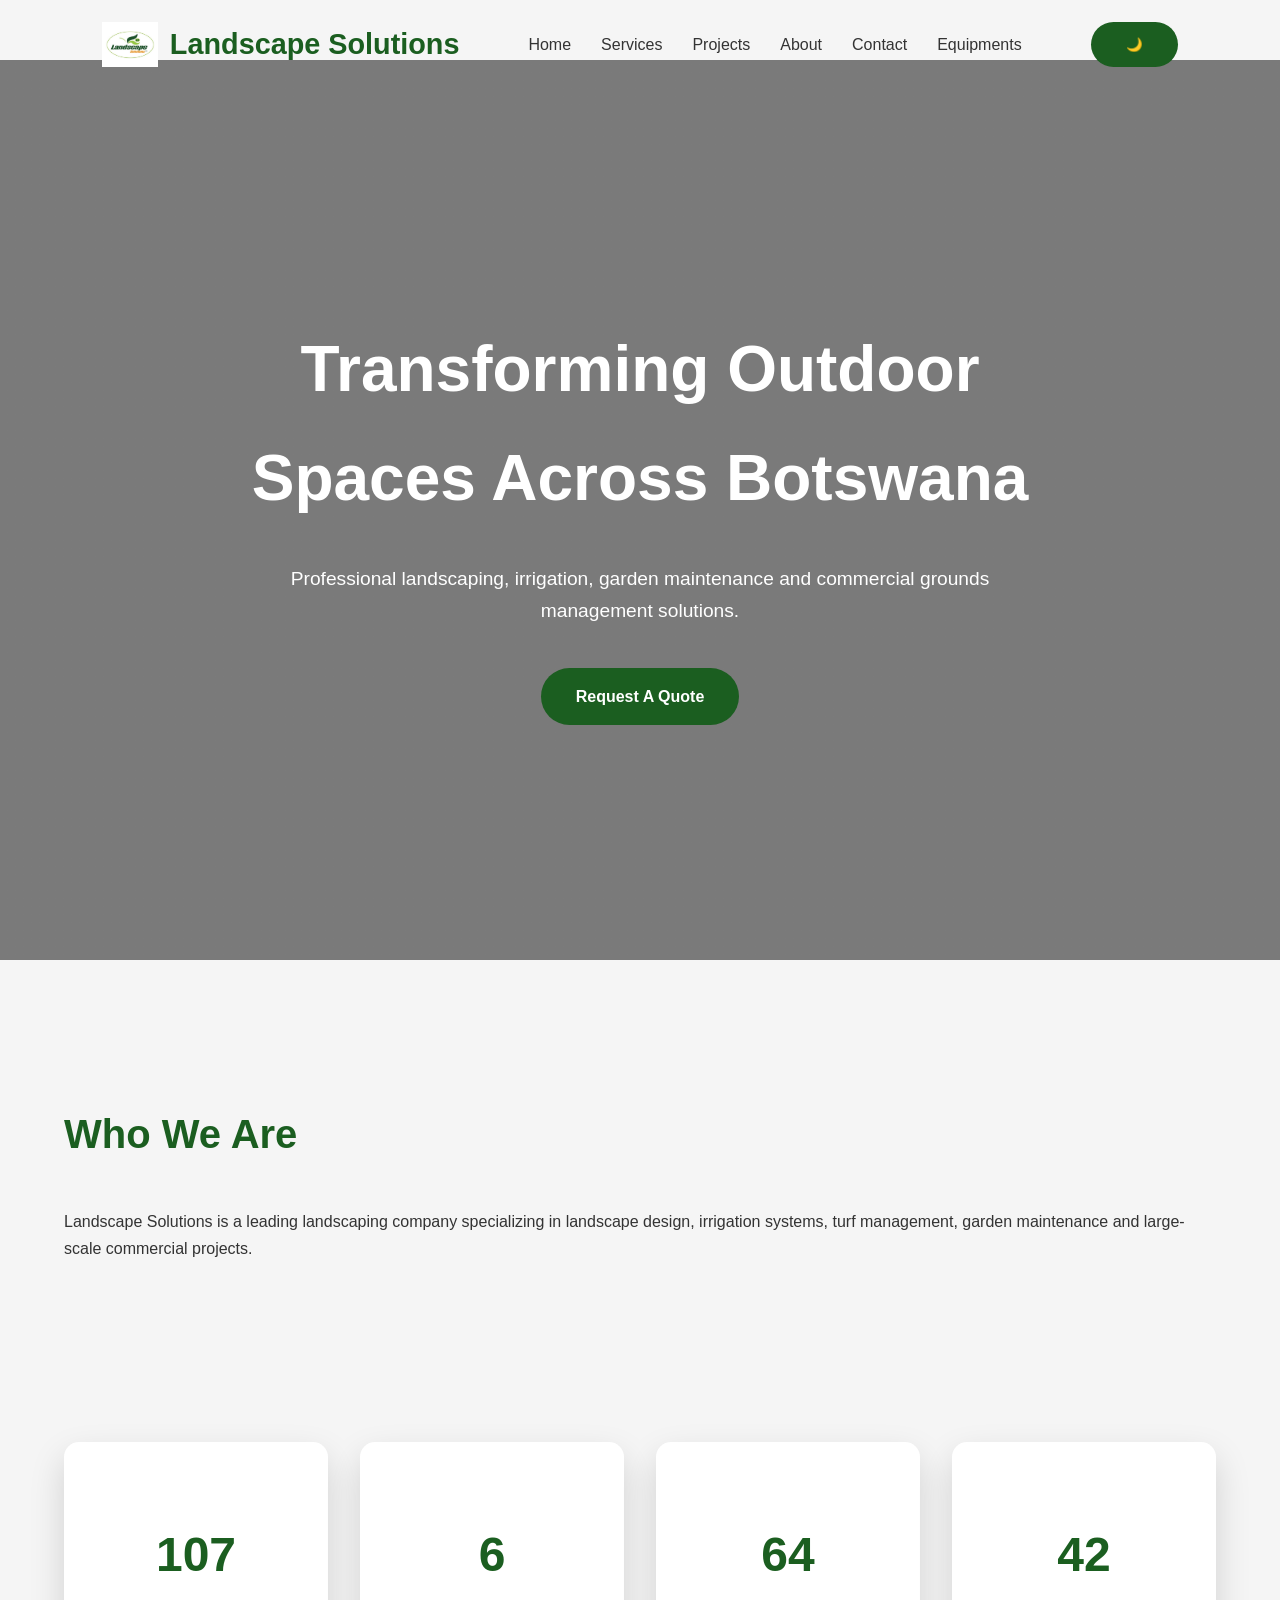
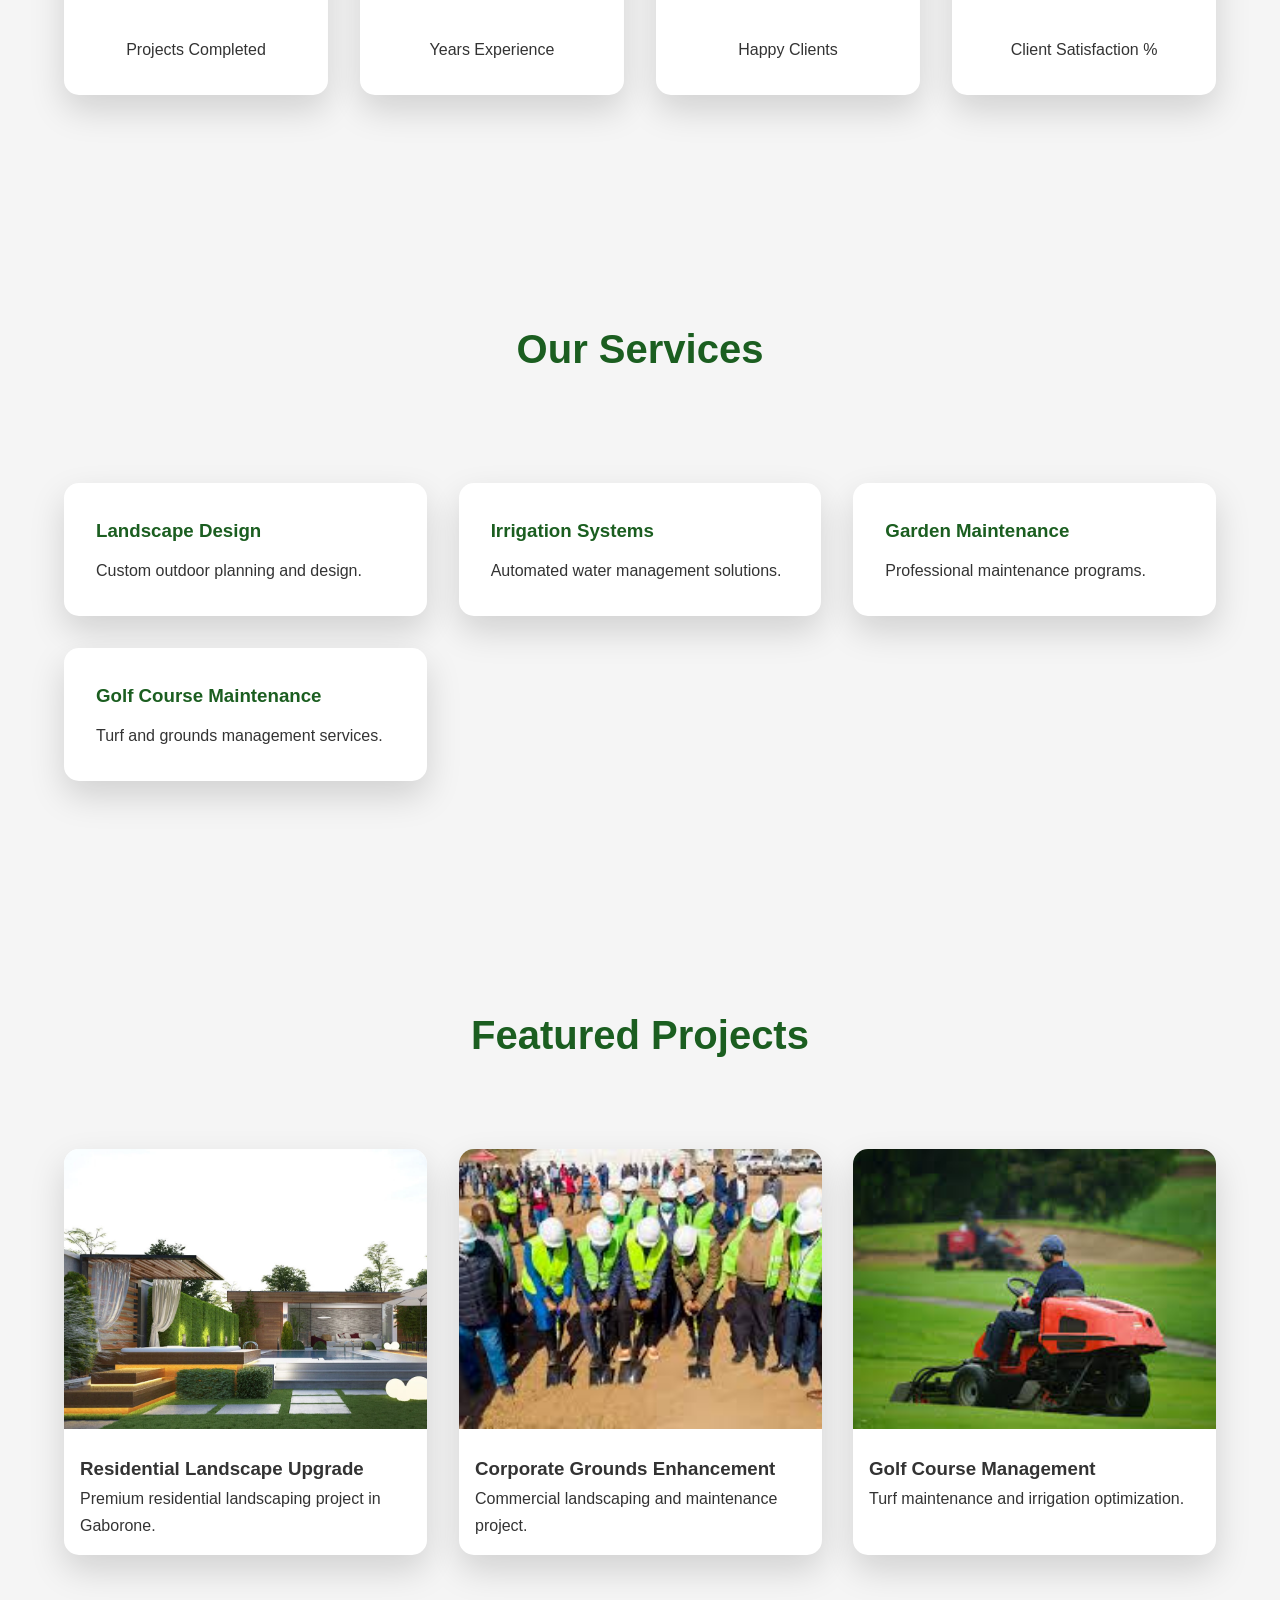
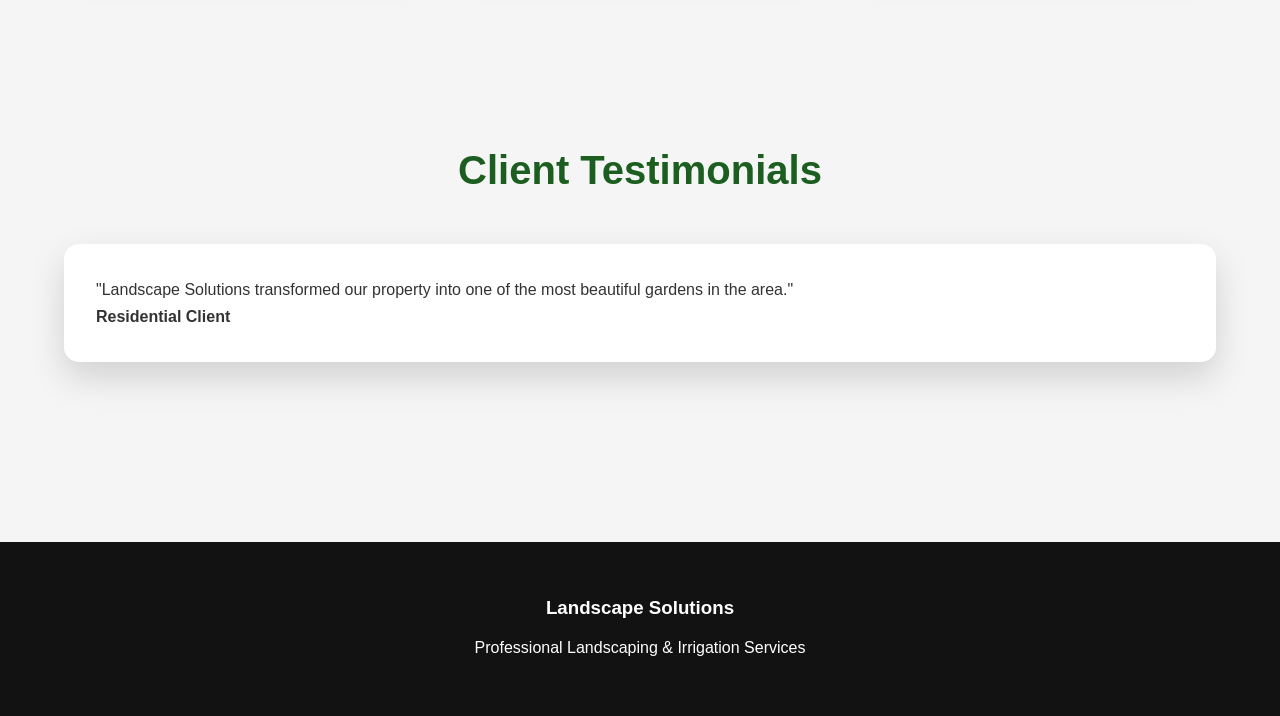
==== commit e449a2cc: "Update index.html" ====
--- a/index.html
+++ b/index.html
@@ -25,7 +25,7 @@
         <a href="index.html" class="logo-text">Landscape Solutions</a>
     </div>
 
-    <ul class="nav-links">
+   <ul class="nav-links" id="navMenu">
 
         <li><a href="index.html">Home</a></li>
 
@@ -46,12 +46,11 @@
             🌙
         </button>
 
-        <div class="hamburger" id="hamburger">
-            <span></span>
-            <span></span>
-            <span></span>
-        </div>
-    </div>
+       <button class="hamburger" id="menuToggle">
+    <span></span>
+    <span></span>
+    <span></span>
+</button>
 
 </nav>
 
--- a/css/style.css
+++ b/css/style.css
@@ -138,6 +138,8 @@
 
     transition:var(--transition);
 
+    background:transparent;
+
 }
 
 .navbar.scrolled{
@@ -150,7 +152,29 @@
 
 }
 
-.logo{
+.logo-container{
+
+    display:flex;
+
+    align-items:center;
+
+    gap:12px;
+
+    min-width:fit-content;
+
+}
+
+.navbar-logo{
+
+    height:45px;
+
+    width:auto;
+
+    object-fit:contain;
+
+}
+
+.logo-text{
 
     font-size:1.8rem;
 
@@ -158,6 +182,18 @@
 
     color:var(--primary);
 
+    text-decoration:none;
+
+    transition:var(--transition);
+
+    white-space:nowrap;
+
+}
+
+.logo-text:hover{
+
+    color:var(--primary-light);
+
 }
 
 .nav-links{
@@ -170,6 +206,8 @@
 
     flex-wrap:wrap;
 
+    align-items:center;
+
 }
 
 .nav-links a{
@@ -192,6 +230,18 @@
 
 }
 
+/* NAVBAR RIGHT */
+
+.navbar-right{
+
+    display:flex;
+
+    align-items:center;
+
+    gap:20px;
+
+}
+
 /* HAMBURGER MENU */
 
 .hamburger{
@@ -204,6 +254,14 @@
 
     gap:6px;
 
+    background:none;
+
+    border:none;
+
+    padding:0;
+
+    z-index:1001;
+
 }
 
 .hamburger span{
@@ -217,6 +275,24 @@
     border-radius:3px;
 
     transition:var(--transition);
+
+}
+
+.hamburger.active span:nth-child(1){
+
+    transform:rotate(45deg) translate(10px, 10px);
+
+}
+
+.hamburger.active span:nth-child(2){
+
+    opacity:0;
+
+}
+
+.hamburger.active span:nth-child(3){
+
+    transform:rotate(-45deg) translate(7px, -7px);
 
 }
 
@@ -909,23 +985,33 @@
 
     .navbar{
 
-        flex-wrap:wrap;
-
         padding:15px 5%;
 
     }
 
     .nav-links{
 
+        position:fixed;
+
+        top:70px;
+
+        left:0;
+
         width:100%;
 
         flex-direction:column;
 
-        gap:15px;
-
-        margin-top:15px;
-
-        padding:15px 0;
+        gap:0;
+
+        background:rgba(255,255,255,.95);
+
+        backdrop-filter:blur(10px);
+
+        padding:20px 0;
+
+        max-height:calc(100vh - 70px);
+
+        overflow-y:auto;
 
         display:none;
 
@@ -937,15 +1023,43 @@
 
     }
 
+    .nav-links li{
+
+        width:100%;
+
+        padding:15px 5%;
+
+        border-bottom:1px solid #eee;
+
+    }
+
+    .nav-links a{
+
+        display:block;
+
+    }
+
     .hamburger{
 
         display:flex;
 
     }
 
-    .logo{
-
-        font-size:1.5rem;
+    .navbar-logo{
+
+        height:40px;
+
+    }
+
+    .logo-text{
+
+        font-size:1.4rem;
+
+    }
+
+    .logo-container{
+
+        gap:8px;
 
     }
 
@@ -1016,9 +1130,15 @@
 
     }
 
-    .logo{
-
-        font-size:1.3rem;
+    .logo-text{
+
+        font-size:1.2rem;
+
+    }
+
+    .navbar-logo{
+
+        height:35px;
 
     }
 
@@ -1052,14 +1172,34 @@
 
     .nav-links{
 
+        top:60px;
+
+    }
+
+    .nav-links li{
+
+        padding:12px 5%;
+
+    }
+
+    .nav-links a{
+
+        font-size:0.95rem;
+
+    }
+
+    .navbar-right{
+
         gap:10px;
 
     }
 
-    .nav-links a{
-
-        font-size:0.95rem;
-
-    }
-
-}
+    .btn#darkModeToggle{
+
+        padding:10px 15px;
+
+        font-size:1rem;
+
+    }
+
+}
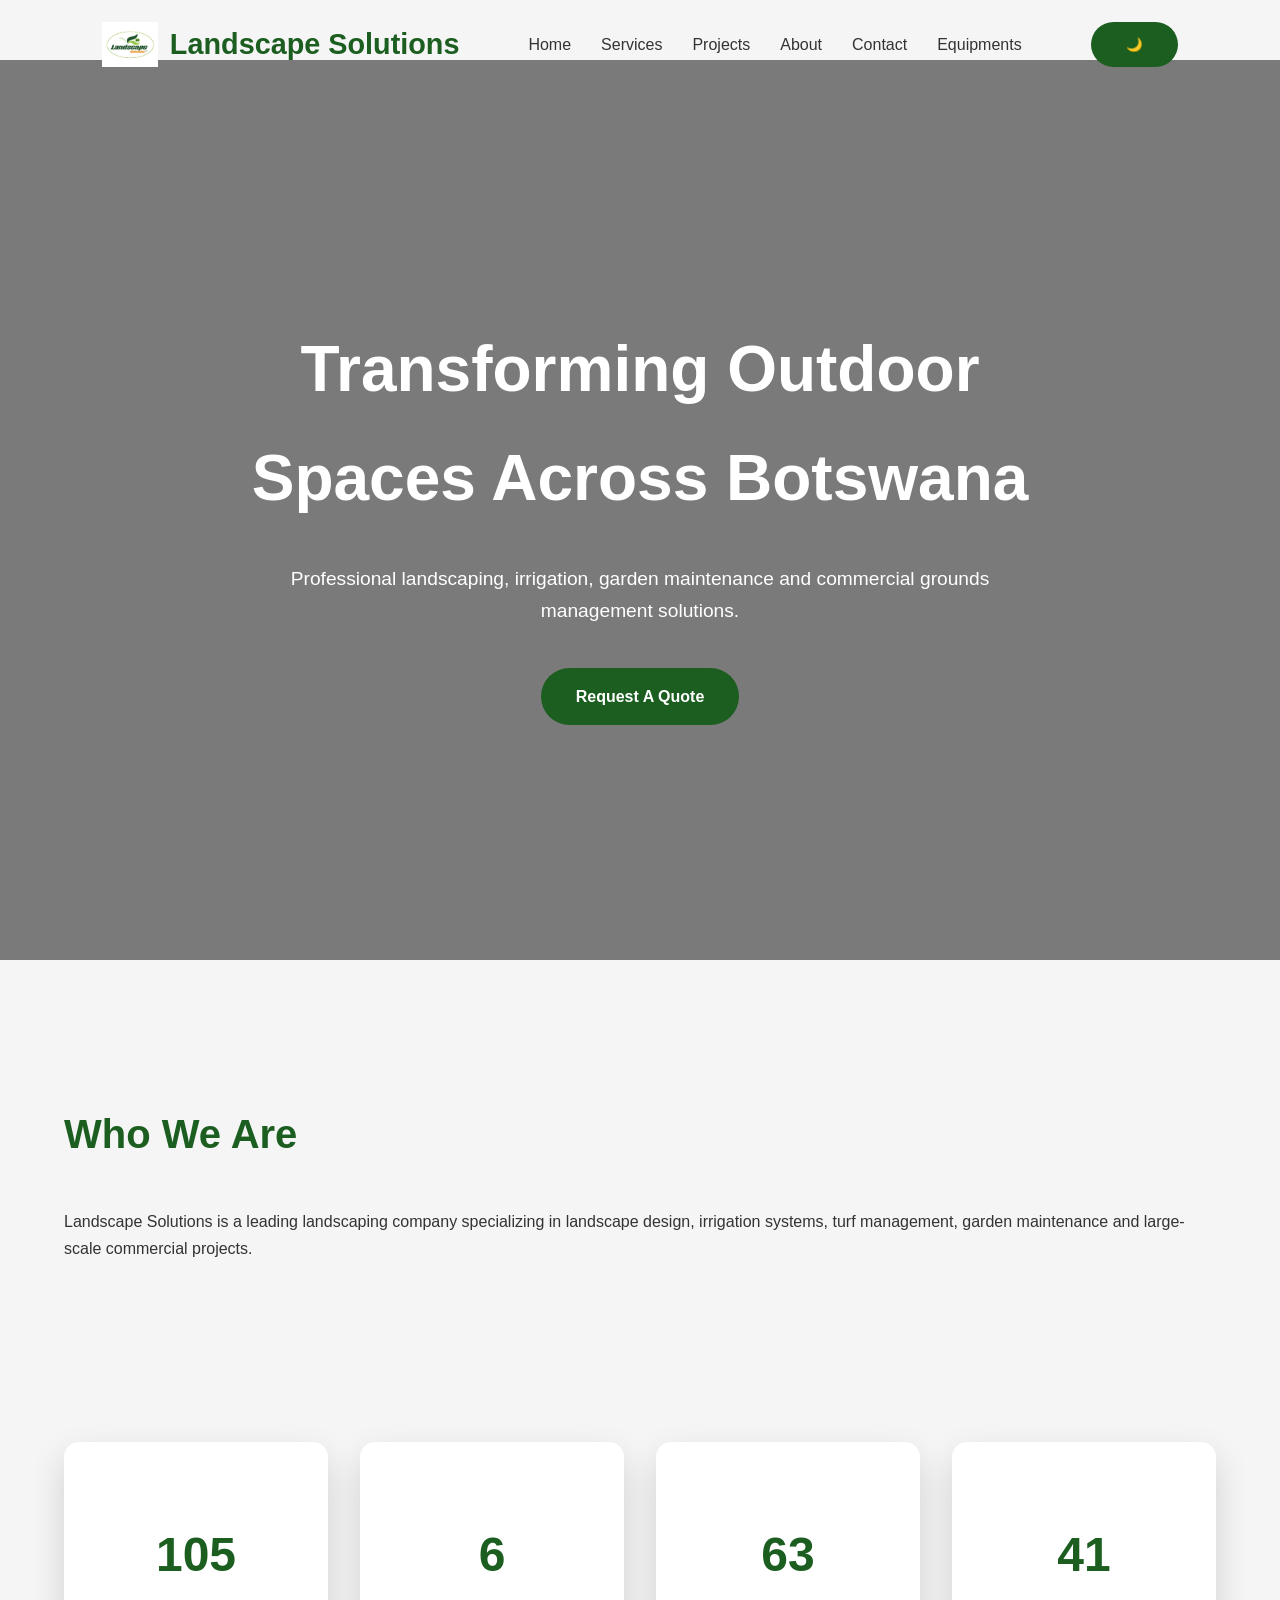
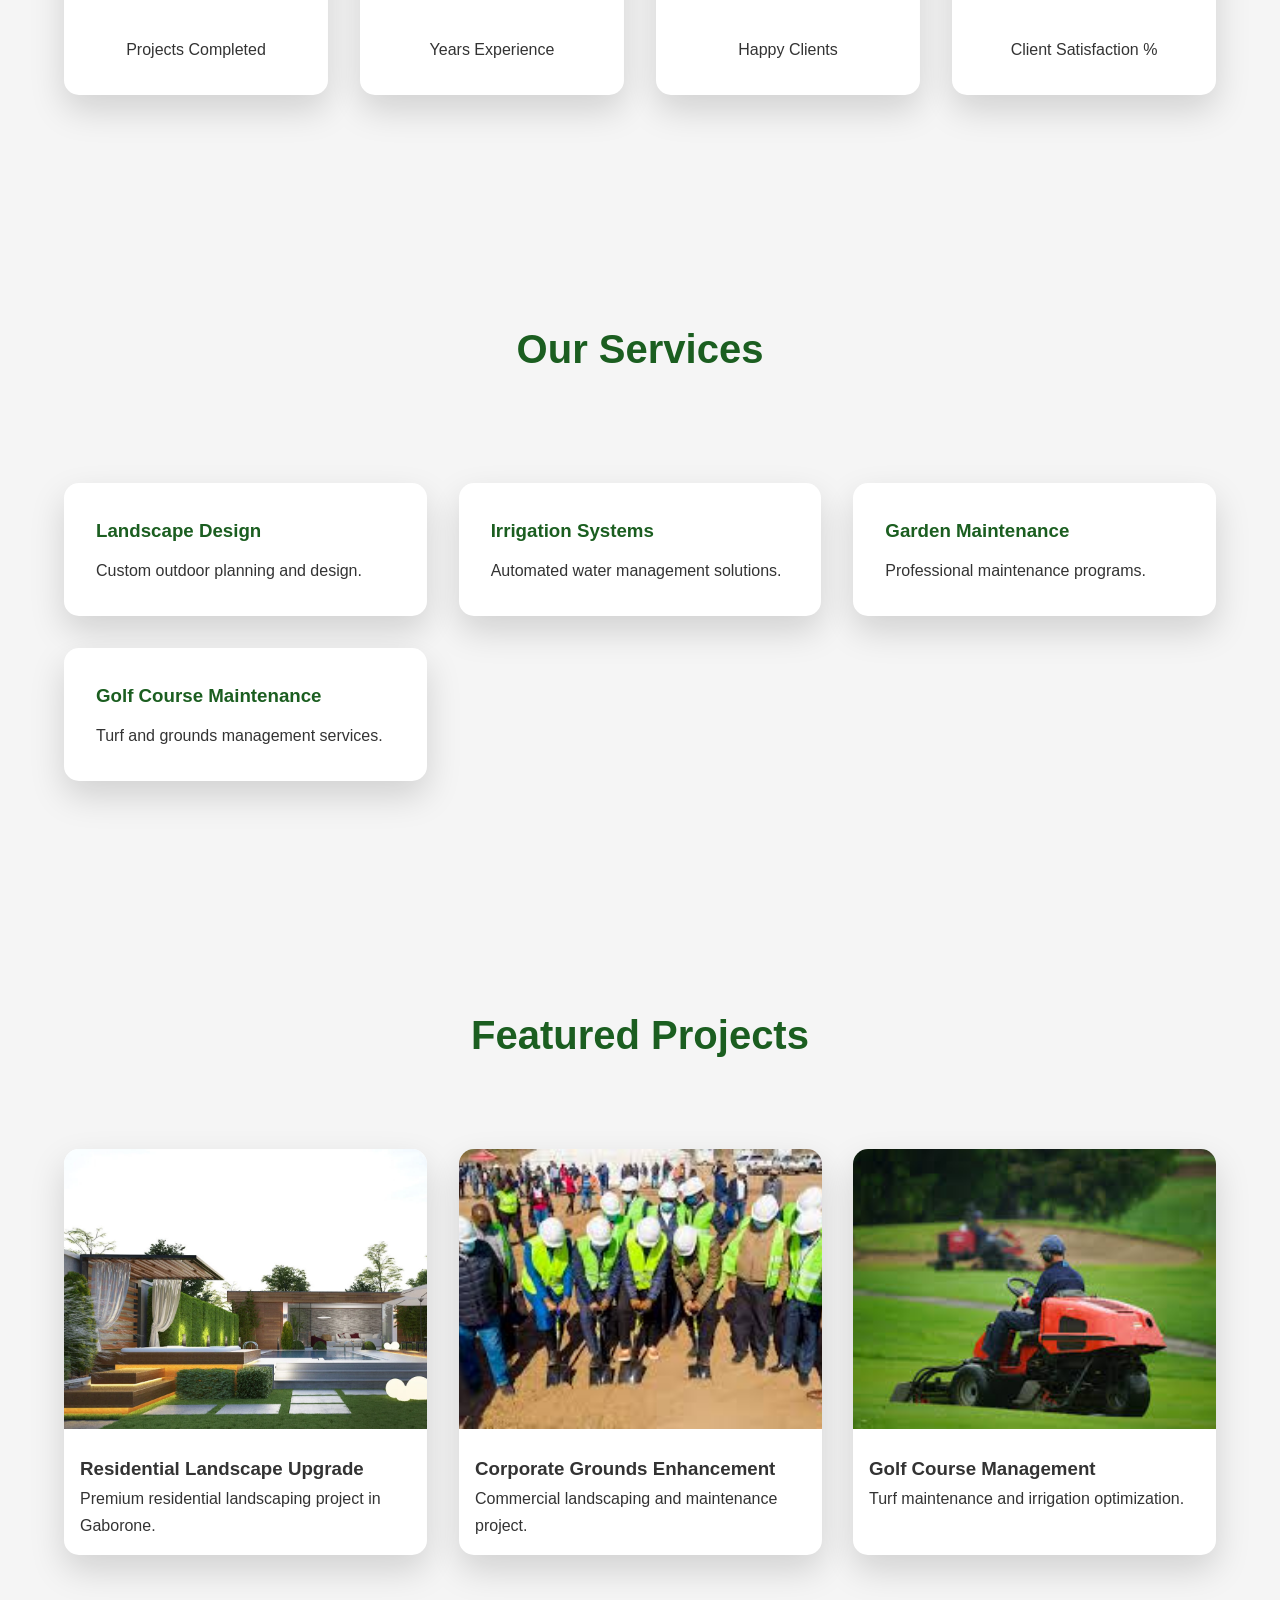
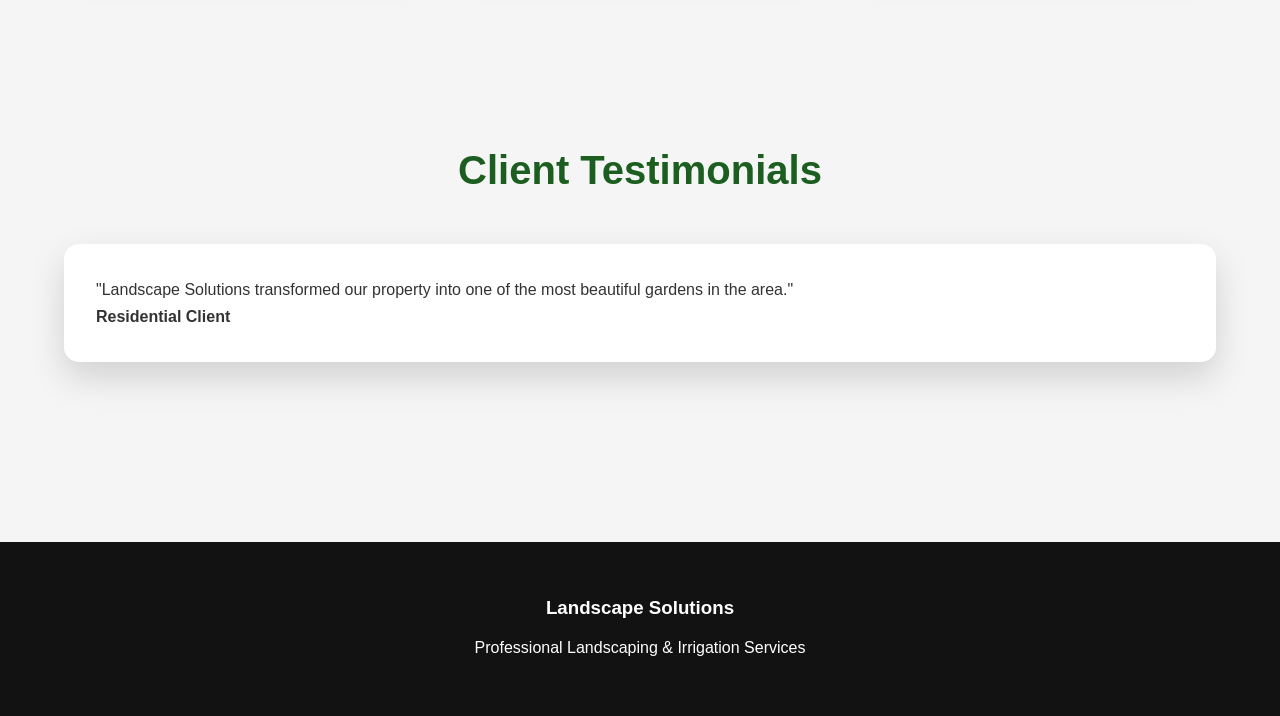
==== commit 3a4e36ce: "Update index.html" ====
--- a/index.html
+++ b/index.html
@@ -17,15 +17,22 @@
 <div id="progressBar"></div>
 
 <!-- NAVBAR -->
-
 <nav class="navbar">
 
     <div class="logo-container">
-        <img src="images/logo.png" alt="Landscape Solutions Logo" class="navbar-logo">
-        <a href="index.html" class="logo-text">Landscape Solutions</a>
-    </div>
-
-   <ul class="nav-links" id="navMenu">
+
+        <img src="images/logo.png"
+             alt="Landscape Solutions Logo"
+             class="navbar-logo">
+
+        <a href="index.html" class="logo-text">
+            Landscape Solutions
+        </a>
+
+    </div>
+
+
+    <ul class="nav-links">
 
         <li><a href="index.html">Home</a></li>
 
@@ -41,19 +48,28 @@
 
     </ul>
 
+
     <div class="navbar-right">
+
         <button id="darkModeToggle" class="btn">
             🌙
         </button>
 
-       <button class="hamburger" id="menuToggle">
-    <span></span>
-    <span></span>
-    <span></span>
-</button>
+
+        <div class="hamburger" id="hamburger">
+
+            <span></span>
+
+            <span></span>
+
+            <span></span>
+
+        </div>
+
+    </div>
+
 
 </nav>
-
 <!-- HERO -->
 
 <section class="hero">
